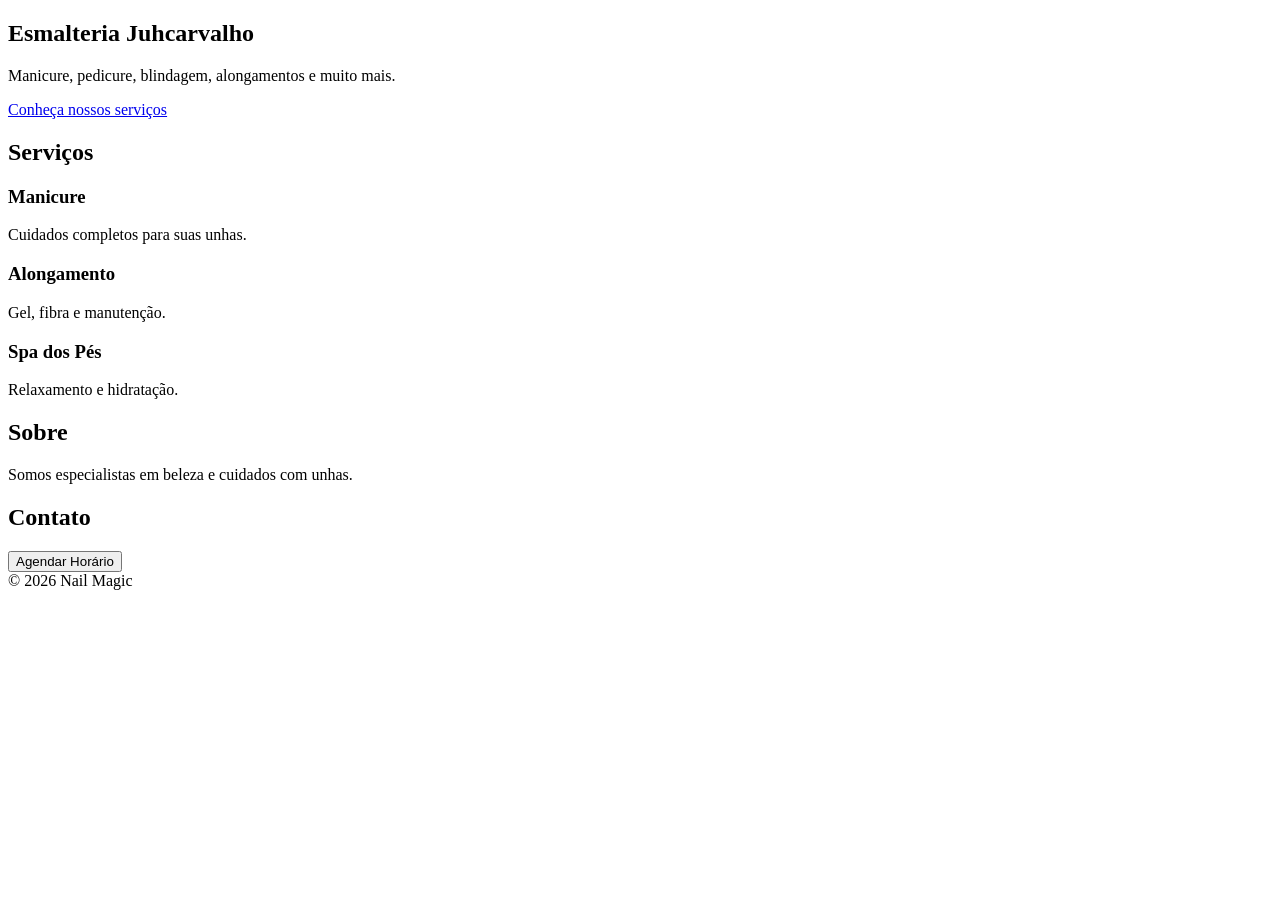
==== esmaltaria.html @ 0e0afc5a "Esmalteria Juh Carvalho" ====
<!DOCTYPE html>
<html lang="pt-BR">
<head>
<meta charset="UTF-8">
<meta name="viewport" content="width=device-width, initial-scale=1.0">
<title>Nail Magic</title>

<link rel="stylesheet" href="/proj.css">

<link
href="https://fonts.googleapis.com/css2?family=Poppins:wght@300;400;600;700&display=swap"
rel="stylesheet">

</head>
<body>



<section class="hero" id="inicio">

<div class="hero-content">

<h1>Esmalteria Juhcarvalho</h1>

<p>
Manicure, pedicure, blindagem, alongamentos e muito mais.
</p>

<a href="#servicos" class="btn">
Conheça nossos serviços
</a>

</div>

</section>

<section id="servicos">

<h2>Serviços</h2>

<div class="cards">

<div class="card">

<h3>Manicure</h3>

<p>Cuidados completos para suas unhas.</p>

</div>

<div class="card">

<h3>Alongamento</h3>

<p>Gel, fibra e manutenção.</p>

</div>

<div class="card">

<h3>Spa dos Pés</h3>

<p>Relaxamento e hidratação.</p>

</div>

</div>

</section>

<section id="sobre">

<h2>Sobre</h2>

<p>
Somos especialistas em beleza e cuidados com unhas.
</p>

</section>

<section id="contato">

<h2>Contato</h2>

<button>
Agendar Horário
</button>

</section>

<footer>

© 2026 Nail Magic

</footer>

<script src="js/script.js"></script>

</body>
</html>
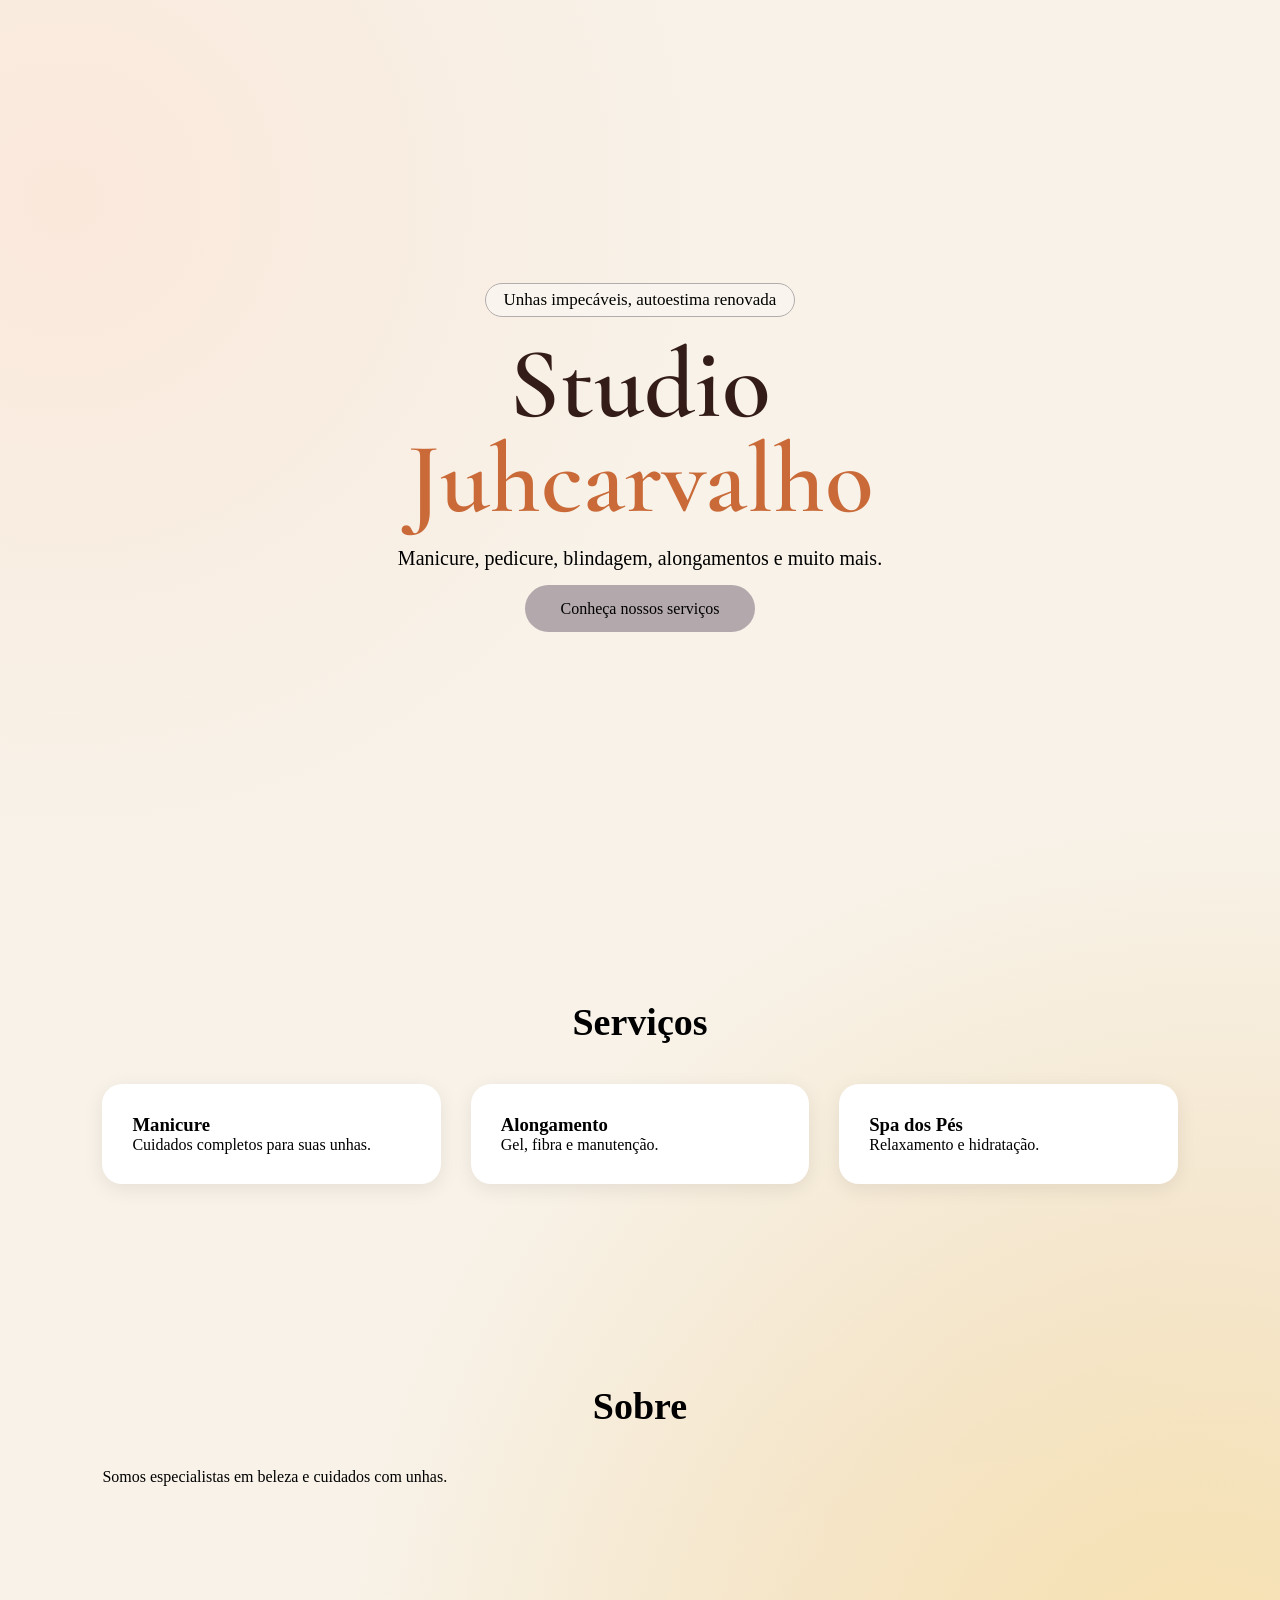
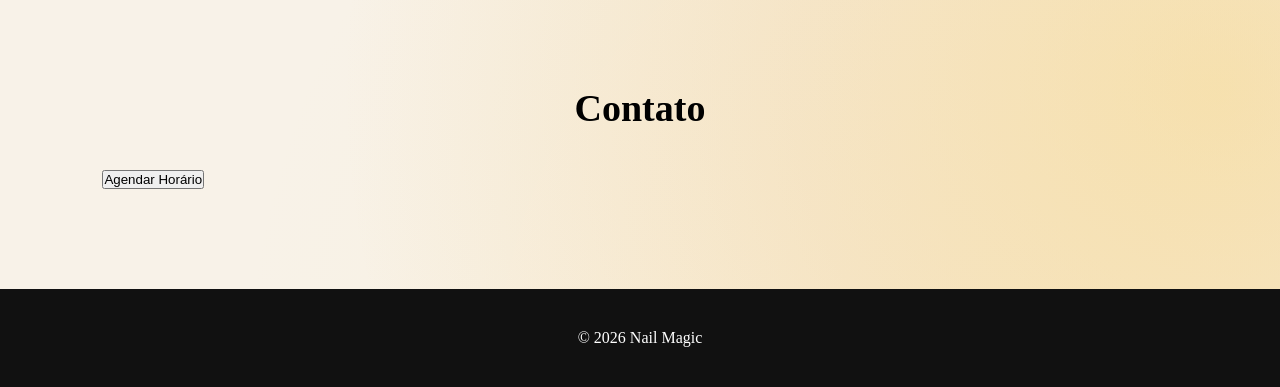
==== commit eb49e35f: "novos adicionais" ====
--- a/esmaltaria.html
+++ b/esmaltaria.html
@@ -5,11 +5,14 @@
 <meta name="viewport" content="width=device-width, initial-scale=1.0">
 <title>Nail Magic</title>
 
-<link rel="stylesheet" href="/proj.css">
+<link rel="stylesheet" href="/esmalteria.css">
 
 <link
 href="https://fonts.googleapis.com/css2?family=Poppins:wght@300;400;600;700&display=swap"
 rel="stylesheet">
+<link rel="preconnect" href="https://fonts.googleapis.com">
+<link rel="preconnect" href="https://fonts.gstatic.com" crossorigin>
+<link href="https://fonts.googleapis.com/css2?family=Cormorant+Garamond:wght@500;600;700&display=swap" rel="stylesheet">
 
 </head>
 <body>
@@ -17,10 +20,14 @@
 
 
 <section class="hero" id="inicio">
+<div class="subtitulo">Unhas impecáveis, autoestima renovada
 
+</div>
 <div class="hero-content">
 
-<h1>Esmalteria Juhcarvalho</h1>
+<h1 class="titulo">
+    <span class="escuro">Studio</span> <br> 
+    <span class="laranja">Juhcarvalho</span></h1>
 
 <p>
 Manicure, pedicure, blindagem, alongamentos e muito mais.
--- a/esmalteria.css
+++ b/esmalteria.css
@@ -0,0 +1,225 @@
+*{
+margin:0;
+padding:0;
+box-sizing:border-box;
+}
+
+body{
+
+background:
+radial-gradient(circle at 5% 10%,
+    rgba(255, 214, 194, 0.35) 0%,
+    transparent 30%),
+
+radial-gradient(circle at 95% 85%,
+    rgba(242, 198, 92, 0.38) 0%,
+    rgba(230, 174, 73, 0.18) 20%,
+    transparent 42%),
+
+radial-gradient(circle at 80% 100%,
+    rgba(255, 230, 170, 0.22) 0%,
+    transparent 35%),
+
+#f8f2e8;
+
+}
+
+.subtitulo{
+    display: inline-block;
+    background-color: oklch(97% .01 80); /* cor de fundo */
+    color: oklch(0% 0 0);
+    padding: 6px 18px;
+    border-radius: 20px;
+    font-size: 17px;
+    margin-bottom: 20px;
+    font-weight: 500;
+   border: solid 1px #b3acac ;
+
+}
+
+header{
+
+position:fixed;
+top:0;
+width:100%;
+padding:20px 8%;
+
+display:flex;
+justify-content:space-between;
+align-items:center;
+
+background:rgb(255, 255, 255);
+
+box-shadow:0 3px 12px rgba(0,0,0,.08);
+
+}
+
+.logo{
+
+font-size:24px;
+font-weight:700;
+
+color:#c2185b;
+
+}
+
+nav{
+
+display:flex;
+gap:25px;
+
+}
+
+nav a{
+
+text-decoration:none;
+color:#555;
+font-weight:500;
+
+transition:.3s;
+
+}
+
+nav a:hover{
+
+color:#c2185b;
+
+}
+
+.hero{
+
+height:100vh;
+
+display: flex;
+    flex-direction: column;
+    align-items: center;
+    justify-content: center;
+    text-align: center;
+   
+
+
+}
+.titulo{
+    font-family: "Cormorant Garamond", serif;
+    font-size: 100%;
+    font-weight: 600;
+    line-height: 0.95;
+    text-align: center;
+    margin: 0;
+}
+.escuro{
+    color: #341C18;
+    font-size: 100px;
+}
+.laranja{
+    color: #C96A38;
+    font-size: 100px;
+}
+
+/* #background:
+radial-gradient(circle at 5% 10%,
+    rgba(255, 214, 194, 0.35) 0%,
+    transparent 30%),
+
+radial-gradient(circle at 95% 85%,
+    rgba(242, 198, 92, 0.38) 0%,
+    rgba(230, 174, 73, 0.18) 20%,
+    transparent 42%),
+
+radial-gradient(circle at 80% 100%,
+    rgba(255, 230, 170, 0.22) 0%,
+    transparent 35%),
+
+#f8f2e8; */
+.hero h1{
+
+font-size:60px;
+margin-bottom:20px;
+
+}
+
+.hero p{
+
+font-size:20px;
+
+margin-bottom:30px;
+
+}
+
+.btn{
+
+padding:15px 35px;
+
+background:#b3a8ac;
+
+color:rgb(0, 0, 0);
+
+border-radius:30px;
+
+text-decoration:none;
+
+transition:.3s;
+
+}
+
+.btn:hover{
+
+background:#8e1243;
+
+}
+
+section{
+
+padding:100px 8%;
+
+}
+
+h2{
+
+font-size:38px;
+margin-bottom:40px;
+text-align:center;
+
+}
+
+.cards{
+
+display:grid;
+
+grid-template-columns:repeat(auto-fit,minmax(250px,1fr));
+
+gap:30px;
+
+}
+
+.card{
+
+padding:30px;
+
+border-radius:20px;
+
+background:white;
+
+box-shadow:0 5px 20px rgba(0,0,0,.08);
+
+transition:.3s;
+
+}
+
+.card:hover{
+
+transform:translateY(-8px);
+
+}
+
+footer{
+
+padding:40px;
+
+text-align:center;
+
+background:#111;
+
+color:white;
+
+}
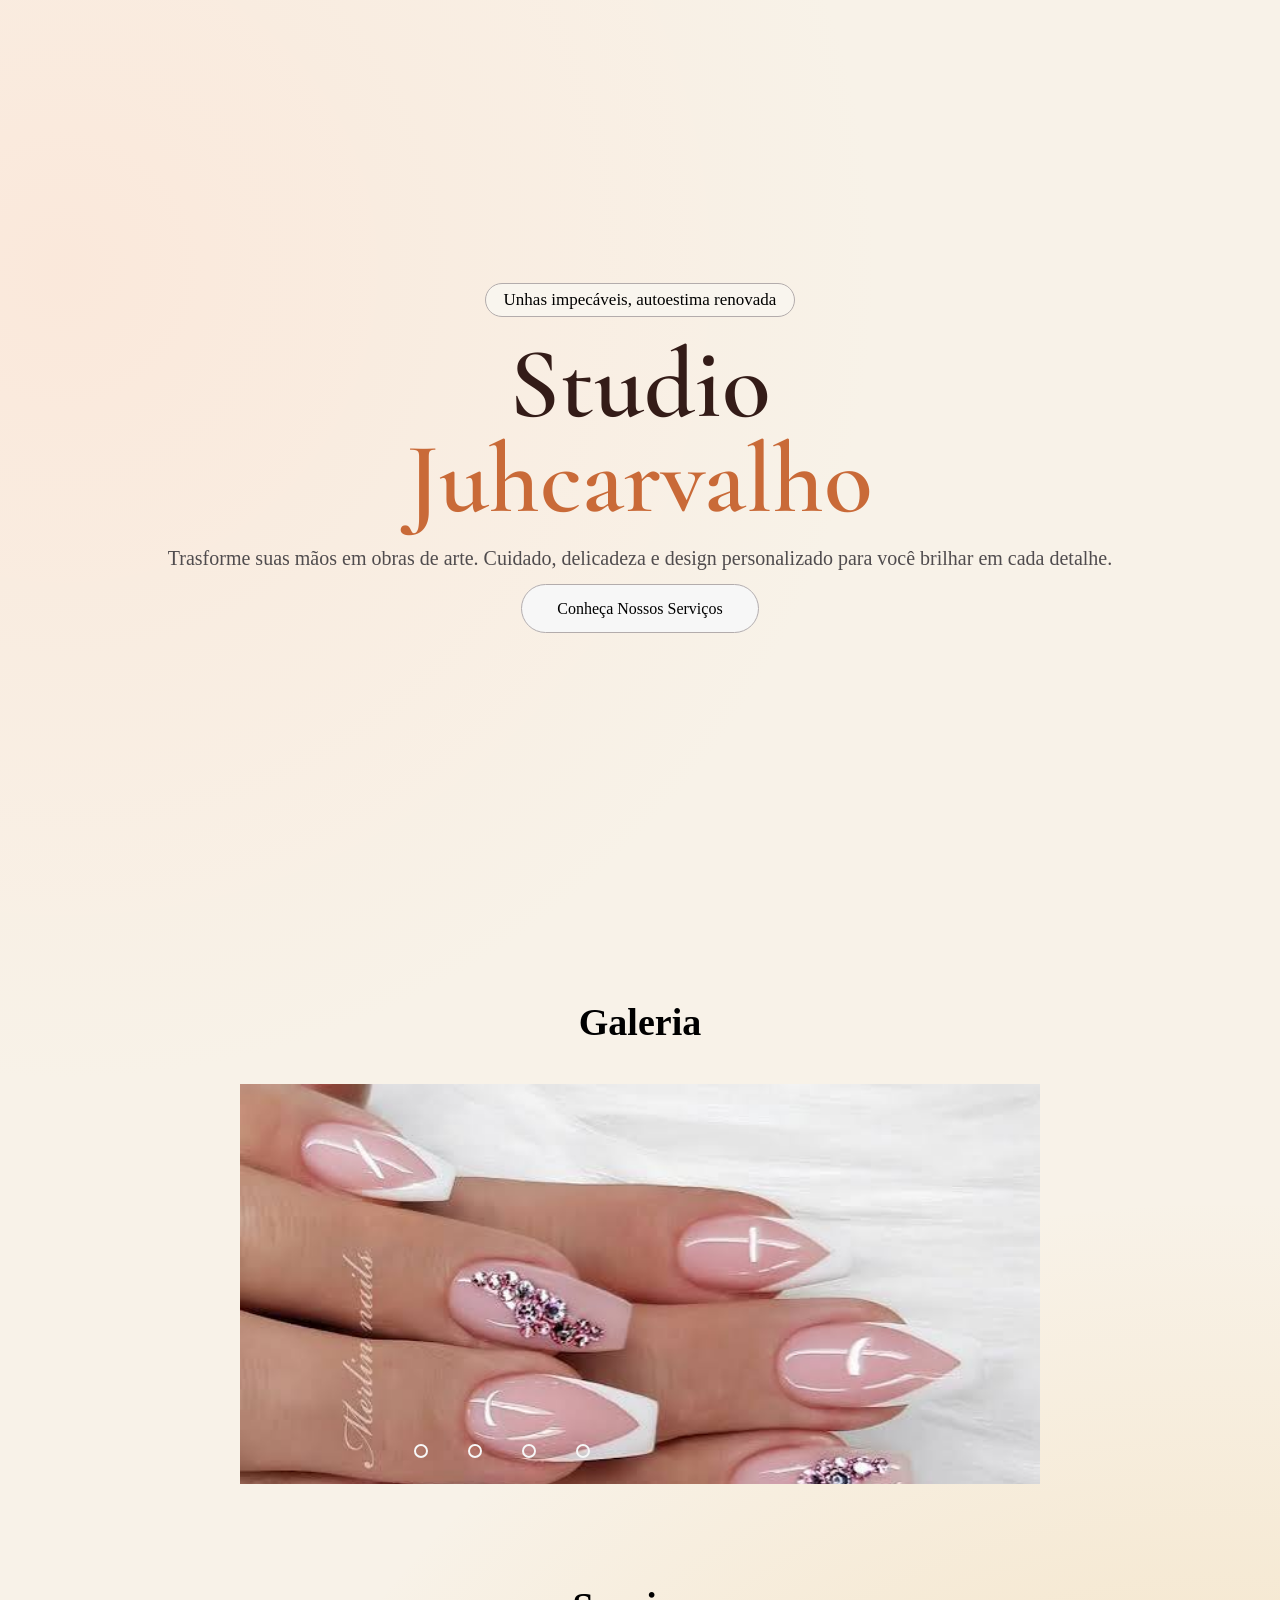
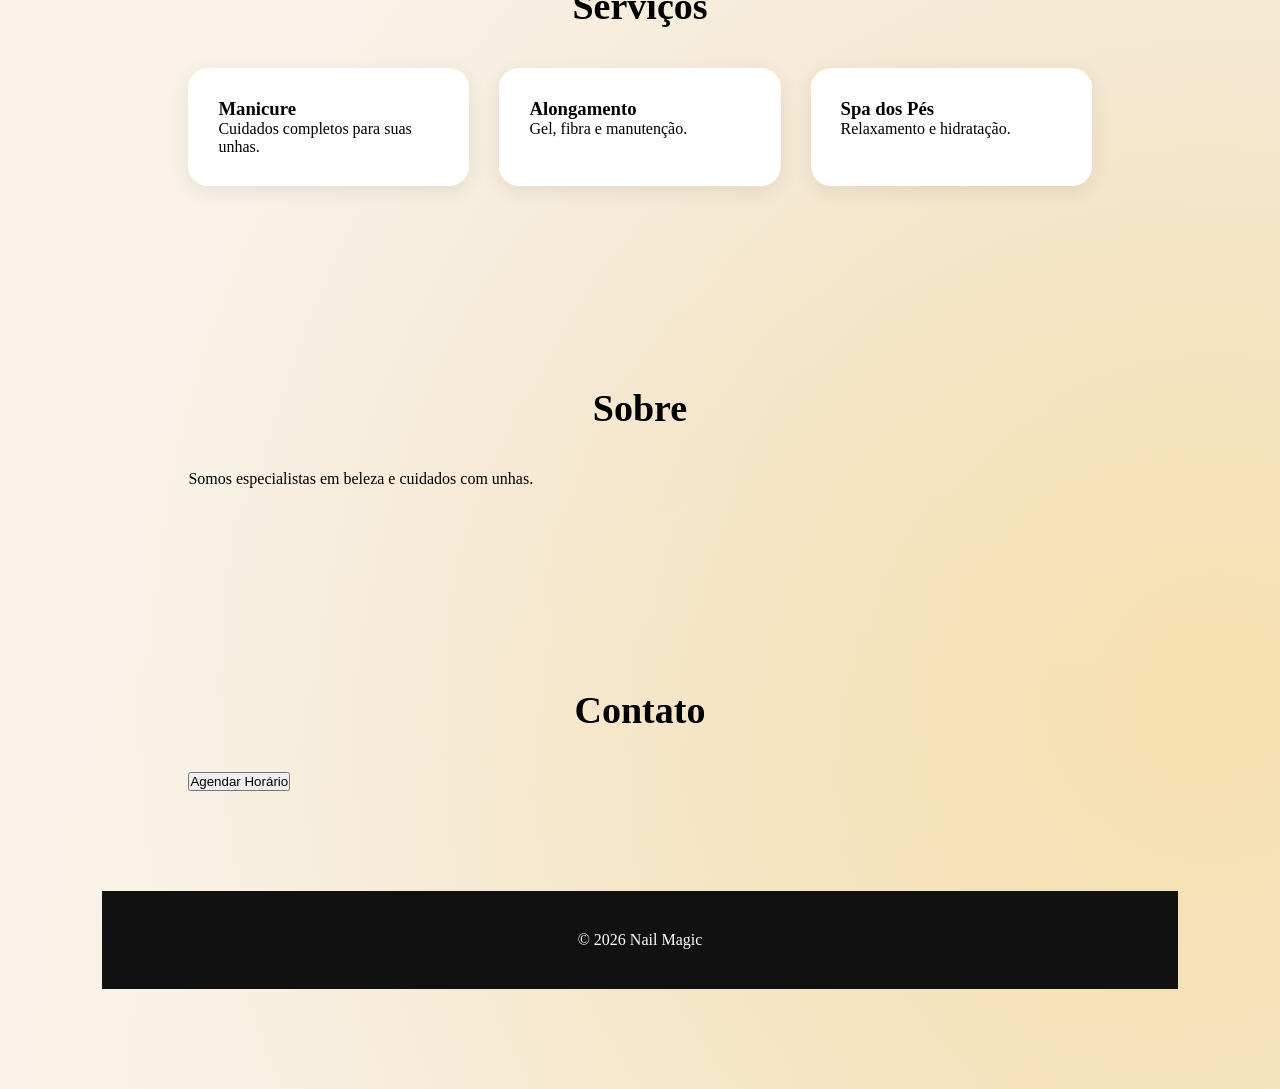
==== commit 1c114cbf: "carrocel" ====
--- a/esmaltaria.html
+++ b/esmaltaria.html
@@ -1,107 +1,155 @@
 <!DOCTYPE html>
 <html lang="pt-BR">
+
 <head>
-<meta charset="UTF-8">
-<meta name="viewport" content="width=device-width, initial-scale=1.0">
-<title>Nail Magic</title>
+    <meta charset="UTF-8">
+    <meta name="viewport" content="width=device-width, initial-scale=1.0">
+    <title>Nail Magic</title>
 
-<link rel="stylesheet" href="/esmalteria.css">
+    <link rel="stylesheet" href="/esmalteria.css">
 
-<link
-href="https://fonts.googleapis.com/css2?family=Poppins:wght@300;400;600;700&display=swap"
-rel="stylesheet">
-<link rel="preconnect" href="https://fonts.googleapis.com">
-<link rel="preconnect" href="https://fonts.gstatic.com" crossorigin>
-<link href="https://fonts.googleapis.com/css2?family=Cormorant+Garamond:wght@500;600;700&display=swap" rel="stylesheet">
+    <link href="https://fonts.googleapis.com/css2?family=Poppins:wght@300;400;600;700&display=swap" rel="stylesheet">
+    <link rel="preconnect" href="https://fonts.googleapis.com">
+    <link rel="preconnect" href="https://fonts.gstatic.com" crossorigin>
+    <link href="https://fonts.googleapis.com/css2?family=Cormorant+Garamond:wght@500;600;700&display=swap"
+        rel="stylesheet">
 
 </head>
+
 <body>
 
 
 
-<section class="hero" id="inicio">
-<div class="subtitulo">Unhas impecáveis, autoestima renovada
+    <section class="hero" id="inicio">
+        <div class="subtitulo">Unhas impecáveis, autoestima renovada
 
-</div>
-<div class="hero-content">
+        </div>
+        <div class="hero-content">
 
-<h1 class="titulo">
-    <span class="escuro">Studio</span> <br> 
-    <span class="laranja">Juhcarvalho</span></h1>
+            <h1 class="titulo">
+                <span class="escuro">Studio</span> <br>
+                <span class="laranja">Juhcarvalho</span>
+            </h1>
 
-<p>
-Manicure, pedicure, blindagem, alongamentos e muito mais.
-</p>
+            <p class="color_p">
+                Trasforme suas mãos em obras de arte. Cuidado, delicadeza e design personalizado para você brilhar em
+                cada detalhe.
+            </p>
 
-<a href="#servicos" class="btn">
-Conheça nossos serviços
-</a>
+            <a href="#servicos" class="btn">
+                Conheça nossos serviços
+            </a>
 
-</div>
+        </div>
 
-</section>
+    </section>
 
-<section id="servicos">
+    <section id="galeria">
 
-<h2>Serviços</h2>
+        <h2>Galeria</h2>
 
-<div class="cards">
+        <div class="slider">
 
-<div class="card">
+            <div class="slides">
+                <input type="radio" name="radio-btn" id="radio 1">
+                <input type="radio" name="radio-btn" id="radio 2">
+                <input type="radio" name="radio-btn" id="radio 3">
+                <input type="radio" name="radio-btn" id="radio 4">
+                <div class="slide first">
+                    <img src="img/images.jpeg" alt="imagem 1">
+                </div>
 
-<h3>Manicure</h3>
+                <div class="slide">
+                    <img src="img/images.jpeg" alt="imagem 1">
+                </div>
 
-<p>Cuidados completos para suas unhas.</p>
+                <div class="slide ">
+                    <img src="img/images.jpeg" alt="imagem 1">
+                </div>
 
-</div>
+                <div class="slide">
+                    <img src="img/images.jpeg" alt="imagem 1">
+                </div>
 
-<div class="card">
+            </div>
 
-<h3>Alongamento</h3>
+        </div>
+        <div class="navigation-auto">
+            <div class="auto-btn1"></div>
+            <div class="auto-btn2"></div>
+            <div class="auto-btn3"></div>
+            <div class="auto-btn4"></div>
+        </div>
 
-<p>Gel, fibra e manutenção.</p>
+        <div class="manual-navigation">
+            <label for="radio1" class="manual-btn"></label>
+            <label for="radio2" class="manual-btn"></label>
+            <label for="radio3" class="manual-btn"></label>
+            <label for="radio4" class="manual-btn"></label>
+        </div>
 
-</div>
+        <section id="servicos">
 
-<div class="card">
+            <h2>Serviços</h2>
 
-<h3>Spa dos Pés</h3>
+            <div class="cards">
 
-<p>Relaxamento e hidratação.</p>
+                <div class="card">
 
-</div>
+                    <h3>Manicure</h3>
 
-</div>
+                    <p>Cuidados completos para suas unhas.</p>
 
-</section>
+                </div>
 
-<section id="sobre">
+                <div class="card">
 
-<h2>Sobre</h2>
+                    <h3>Alongamento</h3>
 
-<p>
-Somos especialistas em beleza e cuidados com unhas.
-</p>
+                    <p>Gel, fibra e manutenção.</p>
 
-</section>
+                </div>
 
-<section id="contato">
+                <div class="card">
 
-<h2>Contato</h2>
+                    <h3>Spa dos Pés</h3>
 
-<button>
-Agendar Horário
-</button>
+                    <p>Relaxamento e hidratação.</p>
 
-</section>
+                </div>
 
-<footer>
+            </div>
 
-© 2026 Nail Magic
+        </section>
 
-</footer>
+        <section id="sobre">
 
-<script src="js/script.js"></script>
+            <h2>Sobre</h2>
+
+            <p>
+                Somos especialistas em beleza e cuidados com unhas.
+            </p>
+
+        </section>
+
+        <section id="contato">
+
+            <h2>Contato</h2>
+
+            <button>
+                Agendar Horário
+            </button>
+
+        </section>
+
+        <footer>
+
+            © 2026 Nail Magic
+
+        </footer>
+
+        <script src="/esmalteria.js"></script>
 
 </body>
+
 </html>
--- a/esmalteria.css
+++ b/esmalteria.css
@@ -1,105 +1,111 @@
-*{
-margin:0;
-padding:0;
-box-sizing:border-box;
-}
-
-body{
-
-background:
-radial-gradient(circle at 5% 10%,
-    rgba(255, 214, 194, 0.35) 0%,
-    transparent 30%),
-
-radial-gradient(circle at 95% 85%,
-    rgba(242, 198, 92, 0.38) 0%,
-    rgba(230, 174, 73, 0.18) 20%,
-    transparent 42%),
-
-radial-gradient(circle at 80% 100%,
-    rgba(255, 230, 170, 0.22) 0%,
-    transparent 35%),
-
-#f8f2e8;
-
-}
-
-.subtitulo{
+* {
+    margin: 0;
+    padding: 0;
+    box-sizing: border-box;
+}
+
+html {
+    scroll-behavior: smooth;
+}
+
+body {
+
+    background:
+        radial-gradient(circle at 5% 10%,
+            rgba(255, 214, 194, 0.35) 0%,
+            transparent 30%),
+
+        radial-gradient(circle at 95% 85%,
+            rgba(242, 198, 92, 0.38) 0%,
+            rgba(230, 174, 73, 0.18) 20%,
+            transparent 42%),
+
+        radial-gradient(circle at 80% 100%,
+            rgba(255, 230, 170, 0.22) 0%,
+            transparent 35%),
+
+        #f8f2e8;
+
+}
+
+.subtitulo {
     display: inline-block;
-    background-color: oklch(97% .01 80); /* cor de fundo */
+    background-color: oklch(97% .01 80);
+    /* cor de fundo */
     color: oklch(0% 0 0);
     padding: 6px 18px;
     border-radius: 20px;
     font-size: 17px;
     margin-bottom: 20px;
     font-weight: 500;
-   border: solid 1px #b3acac ;
-
-}
-
-header{
-
-position:fixed;
-top:0;
-width:100%;
-padding:20px 8%;
-
-display:flex;
-justify-content:space-between;
-align-items:center;
-
-background:rgb(255, 255, 255);
-
-box-shadow:0 3px 12px rgba(0,0,0,.08);
-
-}
-
-.logo{
-
-font-size:24px;
-font-weight:700;
-
-color:#c2185b;
-
-}
-
-nav{
-
-display:flex;
-gap:25px;
-
-}
-
-nav a{
-
-text-decoration:none;
-color:#555;
-font-weight:500;
-
-transition:.3s;
-
-}
-
-nav a:hover{
-
-color:#c2185b;
-
-}
-
-.hero{
-
-height:100vh;
-
-display: flex;
+    border: solid 1px #b3acac;
+
+}
+
+header {
+
+    position: fixed;
+    top: 0;
+    width: 100%;
+    padding: 20px 8%;
+
+    display: flex;
+    justify-content: space-between;
+    align-items: center;
+
+    background: rgb(255, 255, 255);
+
+    box-shadow: 0 3px 12px rgba(0, 0, 0, .08);
+
+}
+
+.logo {
+
+    font-size: 24px;
+    font-weight: 700;
+
+    color: #c2185b;
+
+}
+
+nav {
+
+    display: flex;
+    gap: 25px;
+
+}
+
+nav a {
+
+    text-decoration: none;
+    color: #555;
+    font-weight: 500;
+
+    transition: .3s;
+
+}
+
+nav a:hover {
+
+    color: #c2185b;
+
+}
+
+.hero {
+
+    height: 100vh;
+
+    display: flex;
     flex-direction: column;
     align-items: center;
     justify-content: center;
     text-align: center;
-   
-
-
-}
-.titulo{
+
+
+
+}
+
+.titulo {
     font-family: "Cormorant Garamond", serif;
     font-size: 100%;
     font-weight: 600;
@@ -107,11 +113,13 @@
     text-align: center;
     margin: 0;
 }
-.escuro{
+
+.escuro {
     color: #341C18;
     font-size: 100px;
 }
-.laranja{
+
+.laranja {
     color: #C96A38;
     font-size: 100px;
 }
@@ -131,95 +139,165 @@
     transparent 35%),
 
 #f8f2e8; */
-.hero h1{
-
-font-size:60px;
-margin-bottom:20px;
-
-}
-
-.hero p{
-
-font-size:20px;
-
-margin-bottom:30px;
-
-}
-
-.btn{
-
-padding:15px 35px;
-
-background:#b3a8ac;
-
-color:rgb(0, 0, 0);
-
-border-radius:30px;
-
-text-decoration:none;
-
-transition:.3s;
-
-}
-
-.btn:hover{
-
-background:#8e1243;
-
-}
-
-section{
-
-padding:100px 8%;
-
-}
-
-h2{
-
-font-size:38px;
-margin-bottom:40px;
-text-align:center;
-
-}
-
-.cards{
-
-display:grid;
-
-grid-template-columns:repeat(auto-fit,minmax(250px,1fr));
-
-gap:30px;
-
-}
-
-.card{
-
-padding:30px;
-
-border-radius:20px;
-
-background:white;
-
-box-shadow:0 5px 20px rgba(0,0,0,.08);
-
-transition:.3s;
-
-}
-
-.card:hover{
-
-transform:translateY(-8px);
-
-}
-
-footer{
-
-padding:40px;
-
-text-align:center;
-
-background:#111;
-
-color:white;
-
-}+.hero h1 {
+
+    font-size: 60px;
+    margin-bottom: 20px;
+
+}
+
+.hero p {
+
+    font-size: 20px;
+
+    margin-bottom: 30px;
+
+}
+
+.btn {
+
+    padding: 15px 35px;
+    background: #f7f7f7;
+    color: #000;
+    border-radius: 30px;
+    text-decoration: none;
+    text-transform: capitalize;
+    border: 1px solid #b3acac;
+
+    transition: background-color .4s ease,
+        transform .3s ease,
+        box-shadow .3s ease;
+
+}
+
+.color_p {
+    color: #504c4e;
+}
+
+.btn:hover {
+
+    background: #bdbdbd;
+    transform: translateY(-3px);
+    box-shadow: 0 8px 20px rgba(0, 0, 0, .15);
+
+}
+
+section {
+
+    padding: 100px 8%;
+
+}
+
+h2 {
+
+    font-size: 38px;
+    margin-bottom: 40px;
+    text-align: center;
+
+}
+
+.cards {
+
+    display: grid;
+
+    grid-template-columns: repeat(auto-fit, minmax(250px, 1fr));
+
+    gap: 30px;
+
+}
+
+.card {
+
+    padding: 30px;
+
+    border-radius: 20px;
+
+    background: white;
+
+    box-shadow: 0 5px 20px rgba(0, 0, 0, .08);
+
+    transition: .3s;
+
+}
+
+.card:hover {
+
+    transform: translateY(-8px);
+
+}
+
+footer {
+
+    padding: 40px;
+
+    text-align: center;
+
+    background: #111;
+
+    color: white;
+
+}
+.slider{
+    margin: 0 auto;
+    width: 800px;
+    height: 400px;
+    overflow: hidden;
+}
+
+.slides{
+    width: 400%;
+    height: 400px;
+    display: flex;
+}
+
+.slides input{
+    display: none;
+}
+
+.slide{
+    width: 25%;
+    position: relative;
+}
+
+.slide img{
+    width: 800px;
+}
+
+.manual-navigation{
+    position: absolute;
+    width: 800px;
+    margin-top: -40px;
+    display: flex;
+    justify-content: center;
+}
+
+.manual-btn{
+    border: 2px solid #f7f7f7;
+    padding: 5px;
+    border-radius: 10px;
+    cursor: pointer;
+    transition: 1s;
+
+}
+
+.manual-btn:not(:last-child){
+    margin-right: 40px;
+}
+
+.manual-btn:hover{
+    background-color: #f7f7f7;
+}
+/* .glide{
+    width:80%;
+    margin:auto;
+}
+
+.glide__slide img{
+
+    width:100%;
+    height:500px;
+
+    object-fit:cover;
+
+    border-radius:20px;
+} */
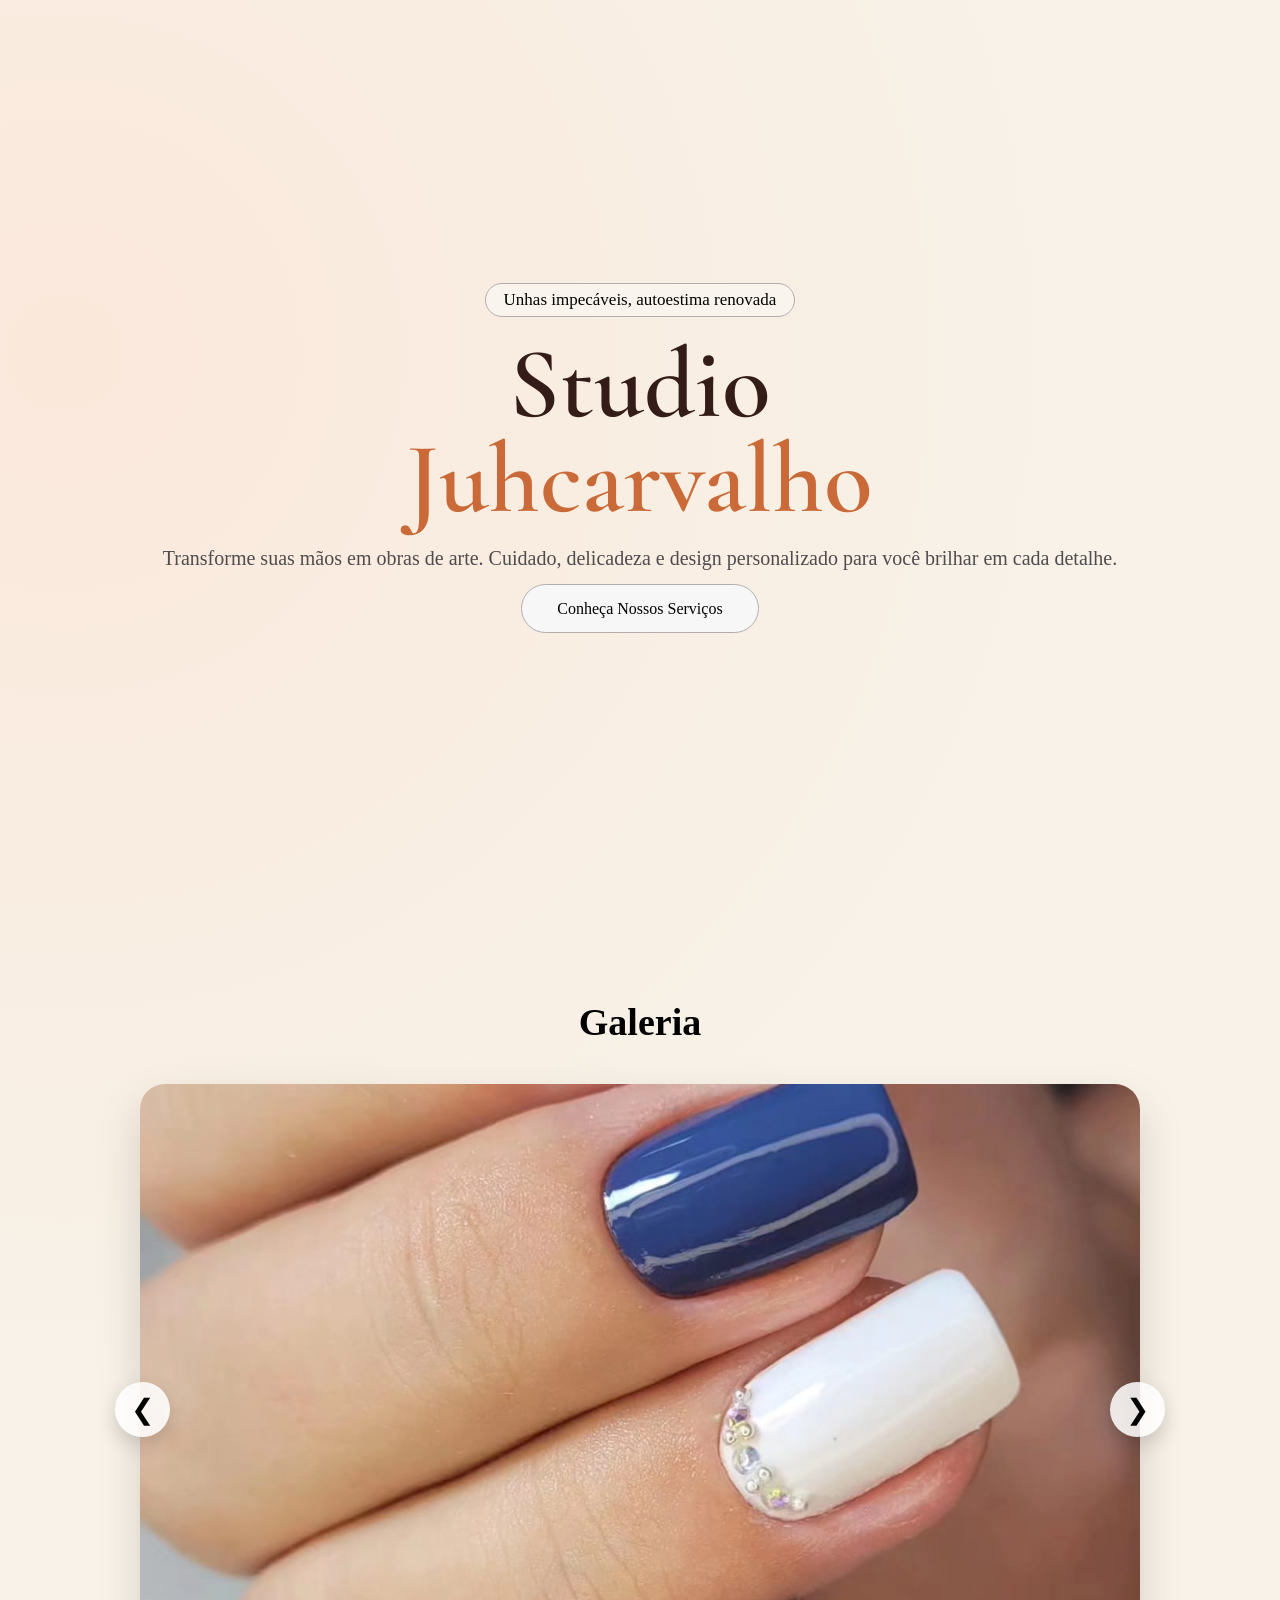
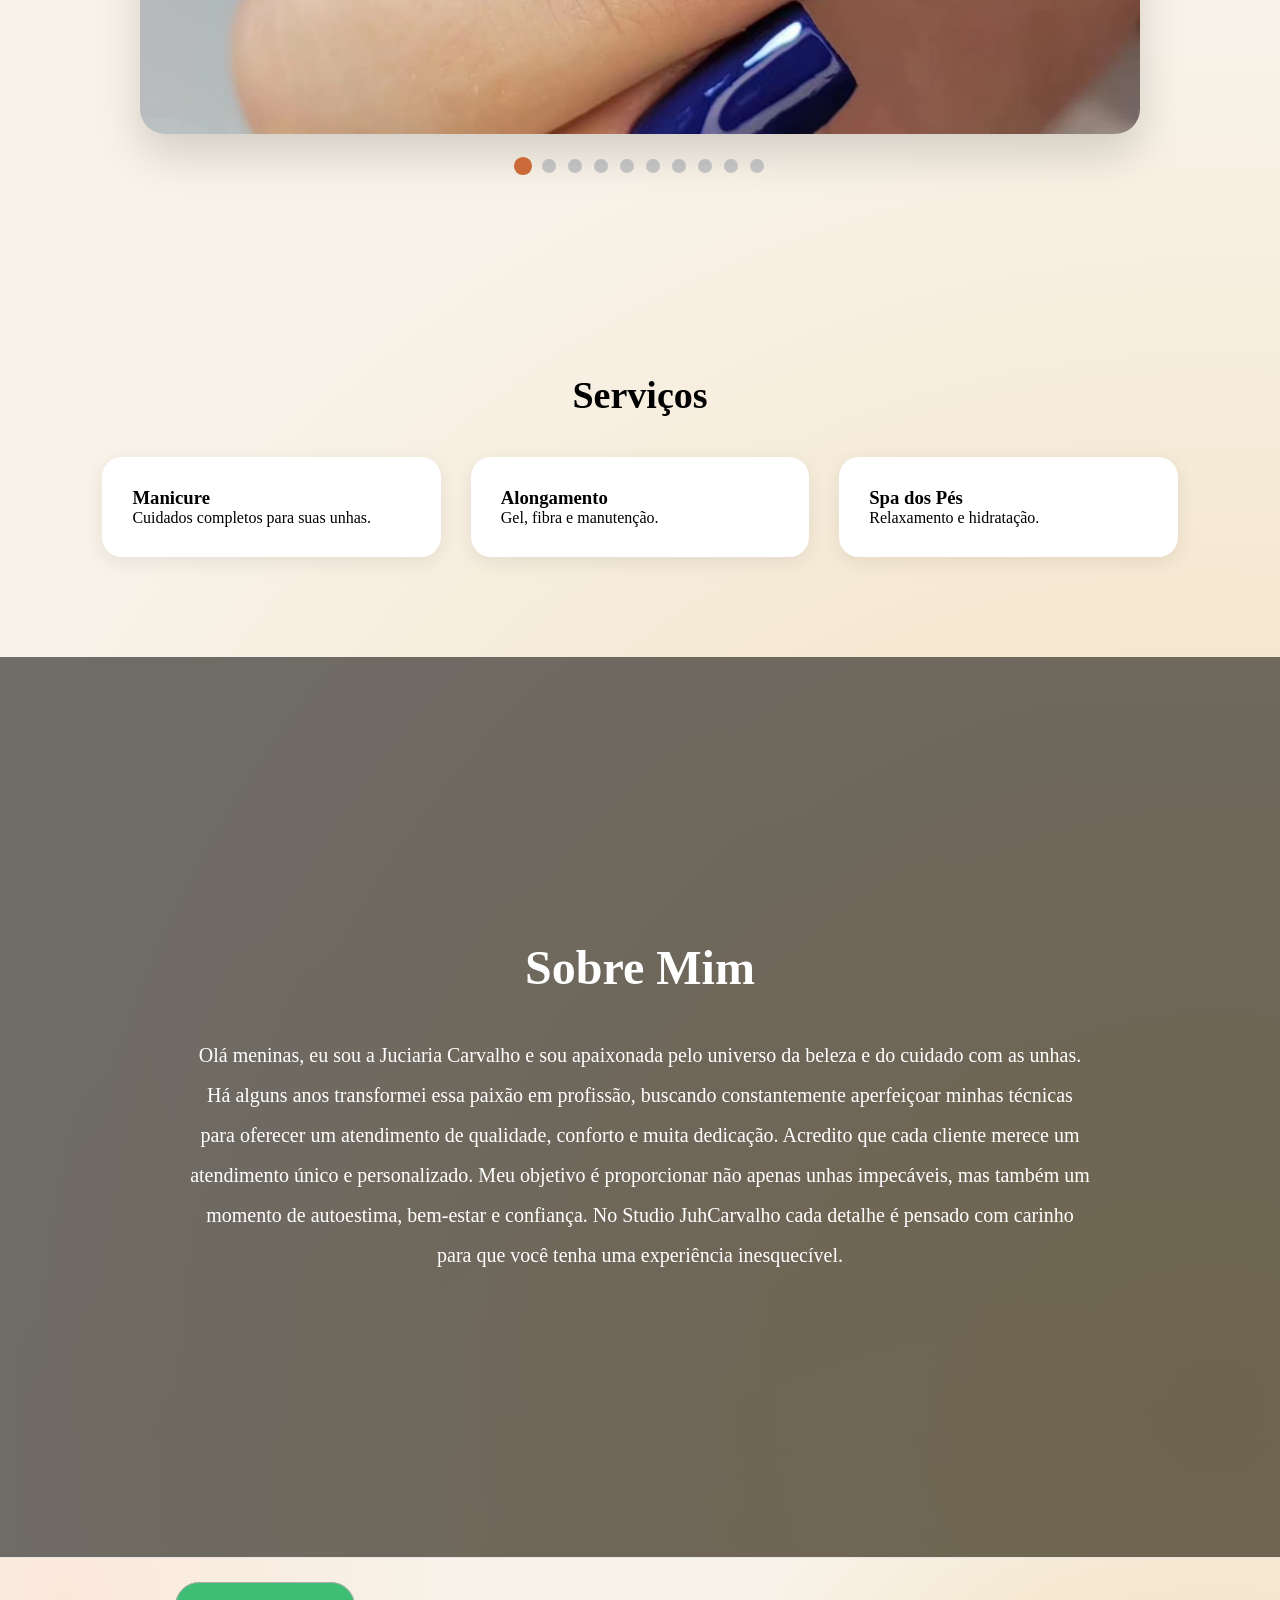
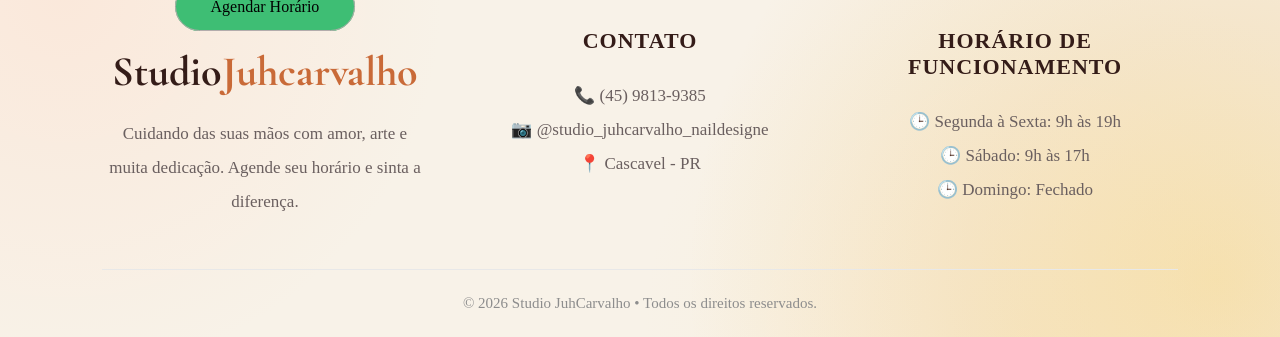
==== commit 11e68389: "novas implementacoes" ====
--- a/esmaltaria.html
+++ b/esmaltaria.html
@@ -6,34 +6,36 @@
     <meta name="viewport" content="width=device-width, initial-scale=1.0">
     <title>Nail Magic</title>
 
-    <link rel="stylesheet" href="/esmalteria.css">
-
-    <link href="https://fonts.googleapis.com/css2?family=Poppins:wght@300;400;600;700&display=swap" rel="stylesheet">
+    <link rel="stylesheet" href="esmalteria.css">
+
     <link rel="preconnect" href="https://fonts.googleapis.com">
     <link rel="preconnect" href="https://fonts.gstatic.com" crossorigin>
+
+    <link href="https://fonts.googleapis.com/css2?family=Poppins:wght@300;400;600;700&display=swap"
+        rel="stylesheet">
+
     <link href="https://fonts.googleapis.com/css2?family=Cormorant+Garamond:wght@500;600;700&display=swap"
         rel="stylesheet">
-
 </head>
 
 <body>
 
-
-
     <section class="hero" id="inicio">
-        <div class="subtitulo">Unhas impecáveis, autoestima renovada
-
-        </div>
+
+        <div class="subtitulo">
+            Unhas impecáveis, autoestima renovada
+        </div>
+
         <div class="hero-content">
 
             <h1 class="titulo">
-                <span class="escuro">Studio</span> <br>
+                <span class="escuro">Studio</span><br>
                 <span class="laranja">Juhcarvalho</span>
             </h1>
 
             <p class="color_p">
-                Trasforme suas mãos em obras de arte. Cuidado, delicadeza e design personalizado para você brilhar em
-                cada detalhe.
+                Transforme suas mãos em obras de arte.
+                Cuidado, delicadeza e design personalizado para você brilhar em cada detalhe.
             </p>
 
             <a href="#servicos" class="btn">
@@ -44,111 +46,188 @@
 
     </section>
 
-    <section id="galeria">
-
-        <h2>Galeria</h2>
-
-        <div class="slider">
-
-            <div class="slides">
-                <input type="radio" name="radio-btn" id="radio 1">
-                <input type="radio" name="radio-btn" id="radio 2">
-                <input type="radio" name="radio-btn" id="radio 3">
-                <input type="radio" name="radio-btn" id="radio 4">
-                <div class="slide first">
-                    <img src="img/images.jpeg" alt="imagem 1">
-                </div>
-
-                <div class="slide">
-                    <img src="img/images.jpeg" alt="imagem 1">
-                </div>
-
-                <div class="slide ">
-                    <img src="img/images.jpeg" alt="imagem 1">
-                </div>
-
-                <div class="slide">
-                    <img src="img/images.jpeg" alt="imagem 1">
-                </div>
-
-            </div>
-
-        </div>
-        <div class="navigation-auto">
-            <div class="auto-btn1"></div>
-            <div class="auto-btn2"></div>
-            <div class="auto-btn3"></div>
-            <div class="auto-btn4"></div>
-        </div>
-
-        <div class="manual-navigation">
-            <label for="radio1" class="manual-btn"></label>
-            <label for="radio2" class="manual-btn"></label>
-            <label for="radio3" class="manual-btn"></label>
-            <label for="radio4" class="manual-btn"></label>
-        </div>
-
-        <section id="servicos">
-
-            <h2>Serviços</h2>
-
-            <div class="cards">
-
-                <div class="card">
-
-                    <h3>Manicure</h3>
-
-                    <p>Cuidados completos para suas unhas.</p>
-
-                </div>
-
-                <div class="card">
-
-                    <h3>Alongamento</h3>
-
-                    <p>Gel, fibra e manutenção.</p>
-
-                </div>
-
-                <div class="card">
-
-                    <h3>Spa dos Pés</h3>
-
-                    <p>Relaxamento e hidratação.</p>
-
-                </div>
-
-            </div>
-
-        </section>
-
-        <section id="sobre">
-
-            <h2>Sobre</h2>
+    <!-- GALERIA -->
+
+   <section id="galeria">
+
+    <h2>Galeria</h2>
+
+    <div class="carousel">
+
+        <button class="carousel-btn prev">&#10094;</button>
+
+        <div class="carousel-container">
+
+            <div class="carousel-track">
+
+                <img src="img/img1.jpeg" alt="Unha 1">
+
+                <img src="img/img2.jpeg" alt="Unha 2">
+
+                <img src="img/img3.jpeg" alt="Unha 3">
+
+                <img src="img/img4.jpeg" alt="Unha 4">
+
+                <img src="img/img5.jpeg" alt="Unha 5">
+
+                <img src="img/img6.jpeg" alt="Unha 6">
+
+                <img src="img/img7.jpeg" alt="Unha 7">
+
+                <img src="img/img8.jpeg" alt="Unha 8">
+
+                <img src="img/img9.jpeg" alt="Unha 9">
+
+                <img src="img/img10.jpeg" alt="Unha 10">
+
+                
+            </div>
+
+        </div>
+
+        <button class="carousel-btn next">&#10095;</button>
+
+    </div>
+
+    <div class="carousel-dots"></div>
+
+</section>
+
+<!-- Lightbox -->
+
+<div class="lightbox">
+
+    <span class="close">&times;</span>
+
+    <img class="lightbox-img">
+
+</div>
+
+    <!-- SERVIÇOS -->
+
+    <section id="servicos">
+
+        <h2>Serviços</h2>
+
+        <div class="cards">
+
+            <div class="card">
+
+                <h3>Manicure</h3>
+
+                <p>
+                    Cuidados completos para suas unhas.
+                </p>
+
+            </div>
+
+            <div class="card">
+
+                <h3>Alongamento</h3>
+
+                <p>
+                    Gel, fibra e manutenção.
+                </p>
+
+            </div>
+
+            <div class="card">
+
+                <h3>Spa dos Pés</h3>
+
+                <p>
+                    Relaxamento e hidratação.
+                </p>
+
+            </div>
+
+        </div>
+
+    </section>
+
+    <!-- SOBRE -->
+
+   <section id="sobre">
+
+    <div class="sobre-overlay">
+
+        <div class="sobre-conteudo">
+
+            <h2>Sobre Mim</h2>
 
             <p>
-                Somos especialistas em beleza e cuidados com unhas.
+                Olá meninas, eu sou a Juciaria Carvalho e sou apaixonada pelo universo da beleza e do cuidado com as unhas. Há alguns anos transformei essa paixão em profissão, buscando constantemente aperfeiçoar minhas técnicas para oferecer um atendimento de qualidade, conforto e muita dedicação.
+
+                Acredito que cada cliente merece um atendimento único e personalizado. Meu objetivo é proporcionar não apenas unhas impecáveis, mas também um momento de autoestima, bem-estar e confiança.
+
+                No Studio JuhCarvalho cada detalhe é pensado com carinho para que você tenha uma experiência inesquecível.
             </p>
 
-        </section>
-
-        <section id="contato">
-
-            <h2>Contato</h2>
-
-            <button>
-                Agendar Horário
-            </button>
-
-        </section>
-
-        <footer>
-
-            © 2026 Nail Magic
-
-        </footer>
-
-        <script src="/esmalteria.js"></script>
+        </div>
+
+    </div>
+
+</section>
+
+    <!-- CONTATO -->
+
+    <footer class="footer">
+ 
+    <div class="footer-container">
+        
+
+        <div class="footer-col">
+
+            
+        <a href="https://wa.me/5545998139385" class="btn_agenda">
+            Agendar Horário
+</a>
+            <h2 class="span_rod">
+                Studio<span>Juhcarvalho</span>
+            </h2>
+
+            <p>
+                Cuidando das suas mãos com amor, arte e muita dedicação.
+                Agende seu horário e sinta a diferença.
+            </p>
+
+        </div>
+
+        <div class="footer-col">
+
+            <h3>CONTATO</h3>
+
+            <p>📞 (45) 9813-9385</p>
+
+            <p>📷 @studio_juhcarvalho_naildesigne</p>
+
+            <p>📍 Cascavel - PR</p>
+
+        </div>
+
+        <div class="footer-col">
+
+            <h3>HORÁRIO DE FUNCIONAMENTO</h3>
+
+            <p>🕒 Segunda à Sexta: 9h às 19h</p>
+
+            <p>🕒 Sábado: 9h às 17h</p>
+
+            <p>🕒 Domingo: Fechado</p>
+
+        </div>
+
+    </div>
+
+    <div class="footer-bottom">
+
+        © 2026 Studio JuhCarvalho • Todos os direitos reservados.
+
+    </div>
+
+</footer>
+
+    <script src="esmalteria.js"></script>
 
 </body>
 
--- a/esmalteria.css
+++ b/esmalteria.css
@@ -237,56 +237,284 @@
     color: white;
 
 }
-.slider{
-    margin: 0 auto;
-    width: 800px;
-    height: 400px;
+
+/*==================================================
+                    GALERIA
+==================================================*/
+
+#galeria {
+    padding: 100px 8%;
+}
+
+.carousel {
+
+    position: relative;
+
+    width: 100%;
+
+    max-width: 1000px;
+
+    margin: auto;
+
+    display: flex;
+
+    align-items: center;
+
+    justify-content: center;
+
+}
+
+.carousel-container {
+
+    width: 100%;
+
     overflow: hidden;
-}
-
-.slides{
-    width: 400%;
-    height: 400px;
-    display: flex;
-}
-
-.slides input{
+
+    border-radius: 25px;
+
+    box-shadow: 0 20px 45px rgba(0, 0, 0, .15);
+
+}
+
+.carousel-track {
+
+    display: flex;
+
+    transition: transform .6s ease;
+
+}
+
+.carousel-track img {
+
+    min-width: 100%;
+
+    height: 650px;
+
+    object-fit: cover;
+
+    object-position: center;
+
+    user-select: none;
+
+    cursor: pointer;
+
+}
+
+/*==========================
+        SETAS
+==========================*/
+
+.carousel-btn {
+
+    position: absolute;
+
+    width: 55px;
+
+    height: 55px;
+
+    border: none;
+
+    border-radius: 50%;
+
+    background: rgba(255, 255, 255, .85);
+
+    font-size: 28px;
+
+    cursor: pointer;
+
+    z-index: 10;
+
+    transition: .3s;
+
+    box-shadow: 0 8px 20px rgba(0, 0, 0, .15);
+
+}
+
+.carousel-btn:hover {
+
+    transform: scale(1.1);
+
+    background: white;
+
+}
+
+.prev {
+
+    left: -25px;
+
+}
+
+.next {
+
+    right: -25px;
+
+}
+
+/*==========================
+        BOLINHAS
+==========================*/
+
+.carousel-dots {
+
+    display: flex;
+
+    justify-content: center;
+
+    gap: 12px;
+
+    margin-top: 25px;
+
+}
+
+.dot {
+
+    width: 14px;
+
+    height: 14px;
+
+    border-radius: 50%;
+
+    background: #c8c8c8;
+
+    cursor: pointer;
+
+    transition: .3s;
+
+}
+
+.dot.active {
+
+    background: #C96A38;
+
+    transform: scale(1.3);
+
+}
+
+/*==========================
+        LIGHTBOX
+==========================*/
+
+.lightbox {
+
+    position: fixed;
+
+    top: 0;
+
+    left: 0;
+
+    width: 100%;
+
+    height: 100%;
+
+    background: rgba(0, 0, 0, .92);
+
     display: none;
-}
-
-.slide{
-    width: 25%;
-    position: relative;
-}
-
-.slide img{
-    width: 800px;
-}
-
-.manual-navigation{
+
+    justify-content: center;
+
+    align-items: center;
+
+    z-index: 99999;
+
+}
+
+.lightbox img {
+
+    max-width: 90%;
+
+    max-height: 90%;
+
+    border-radius: 20px;
+
+}
+
+.close {
+
     position: absolute;
-    width: 800px;
-    margin-top: -40px;
-    display: flex;
-    justify-content: center;
-}
-
-.manual-btn{
-    border: 2px solid #f7f7f7;
-    padding: 5px;
-    border-radius: 10px;
+
+    top: 30px;
+
+    right: 40px;
+
+    color: white;
+
+    font-size: 45px;
+
     cursor: pointer;
-    transition: 1s;
-
-}
-
-.manual-btn:not(:last-child){
-    margin-right: 40px;
-}
-
-.manual-btn:hover{
-    background-color: #f7f7f7;
-}
+
+}
+
+/*==========================
+      RESPONSIVO
+==========================*/
+
+@media(max-width:900px) {
+
+    .carousel-track img {
+
+        height: 420px;
+
+    }
+
+    .carousel-btn {
+
+        width: 45px;
+
+        height: 45px;
+
+        font-size: 22px;
+
+    }
+
+    .prev {
+
+        left: 10px;
+
+    }
+
+    .next {
+
+        right: 10px;
+
+    }
+
+}
+
+@media(max-width:600px) {
+
+    .carousel-track img {
+
+        height: 280px;
+
+    }
+
+}
+
+/* ===========================
+       RESPONSIVO
+=========================== */
+
+@media (max-width:900px) {
+
+    .slider {
+
+        width: 95%;
+        height: 320px;
+
+    }
+
+}
+
+@media (max-width:600px) {
+
+    .slider {
+
+        height: 220px;
+
+    }
+
+}
+
 /* .glide{
     width:80%;
     margin:auto;
@@ -300,4 +528,196 @@
     object-fit:cover;
 
     border-radius:20px;
-} */+} */
+
+
+/* ===========================
+        SOBRE MIM
+=========================== */
+
+#sobre {
+
+    padding: 0;
+
+    background-image: url("img/juh.jpeg");
+
+    background-size: cover;
+
+    background-position: center;
+
+    background-repeat: no-repeat;
+
+    background-attachment: fixed;
+}
+
+.sobre-overlay {
+
+    width: 100%;
+
+    min-height: 100vh;
+
+    background: rgba(0, 0, 0, .55);
+
+    display: flex;
+
+    justify-content: center;
+
+    align-items: center;
+
+    padding: 100px 8%;
+}
+
+.sobre-conteudo {
+
+    max-width: 900px;
+
+    color: white;
+
+    text-align: center;
+}
+
+.sobre-conteudo h2 {
+
+    font-size: 48px;
+
+    margin-bottom: 40px;
+
+    color: white;
+}
+
+.sobre-conteudo p {
+
+    font-size: 20px;
+
+    line-height: 2;
+
+    font-weight: 300;
+}
+
+
+/*==========================
+        RODAPÉ
+==========================*/
+
+.footer {
+
+    background:
+        radial-gradient(circle at 5% 10%,
+            rgba(255, 214, 194, 0.35) 0%,
+            transparent 30%),
+
+        radial-gradient(circle at 95% 85%,
+            rgba(242, 198, 92, 0.38) 0%,
+            rgba(230, 174, 73, 0.18) 20%,
+            transparent 42%),
+
+        radial-gradient(circle at 80% 100%,
+            rgba(255, 230, 170, 0.22) 0%,
+            transparent 35%),
+
+        #f8f2e8;
+
+    padding: 70px 8% 25px;
+
+    border-top: 1px solid #e6e6e6;
+}
+
+.footer-container {
+
+    display: flex;
+
+    justify-content: space-between;
+
+    flex-wrap: wrap;
+
+    gap: 50px;
+}
+
+.footer-col {
+
+    flex: 1;
+
+    min-width: 250px;
+}
+
+.footer-col h2 {
+
+    font-family: "Cormorant Garamond", serif;
+
+    font-size: 42px;
+
+    margin-bottom: 20px;
+
+    text-align: left;
+
+    color: #341C18;
+}
+
+.footer-col h2 span {
+
+    color: #C96A38;
+}
+
+.footer-col h3 {
+
+    font-size: 22px;
+
+    margin-bottom: 25px;
+
+    color: #341C18;
+
+    letter-spacing: 1px;
+}
+
+.footer-col p {
+
+    color: #6a5f5f;
+
+    font-size: 17px;
+
+    line-height: 2;
+}
+
+.footer-bottom {
+
+    margin-top: 50px;
+
+    padding-top: 25px;
+
+    border-top: 1px solid #e8e8e8;
+
+    text-align: center;
+
+    color: #8d8d8d;
+
+    font-size: 15px;
+}
+
+.btn_agenda {
+
+    padding: 15px 35px;
+    background: #3ebe74;
+    color: #000;
+    border-radius: 30px;
+    text-decoration: none;
+    text-transform: capitalize;
+    border: 1px solid #b3acac;
+    position: relative;
+    bottom: 30px;
+
+    transition: background-color .4s ease,
+        transform .3s ease,
+        box-shadow .3s ease;
+
+}
+
+.btn_agenda:hover {
+    background: #ebdde8;
+    transform: translateY(-3px);
+    box-shadow: 0 8px 20px rgba(0, 0, 0, .15);
+}
+
+.span_rod{
+    display: flex;
+    justify-content: center;
+}
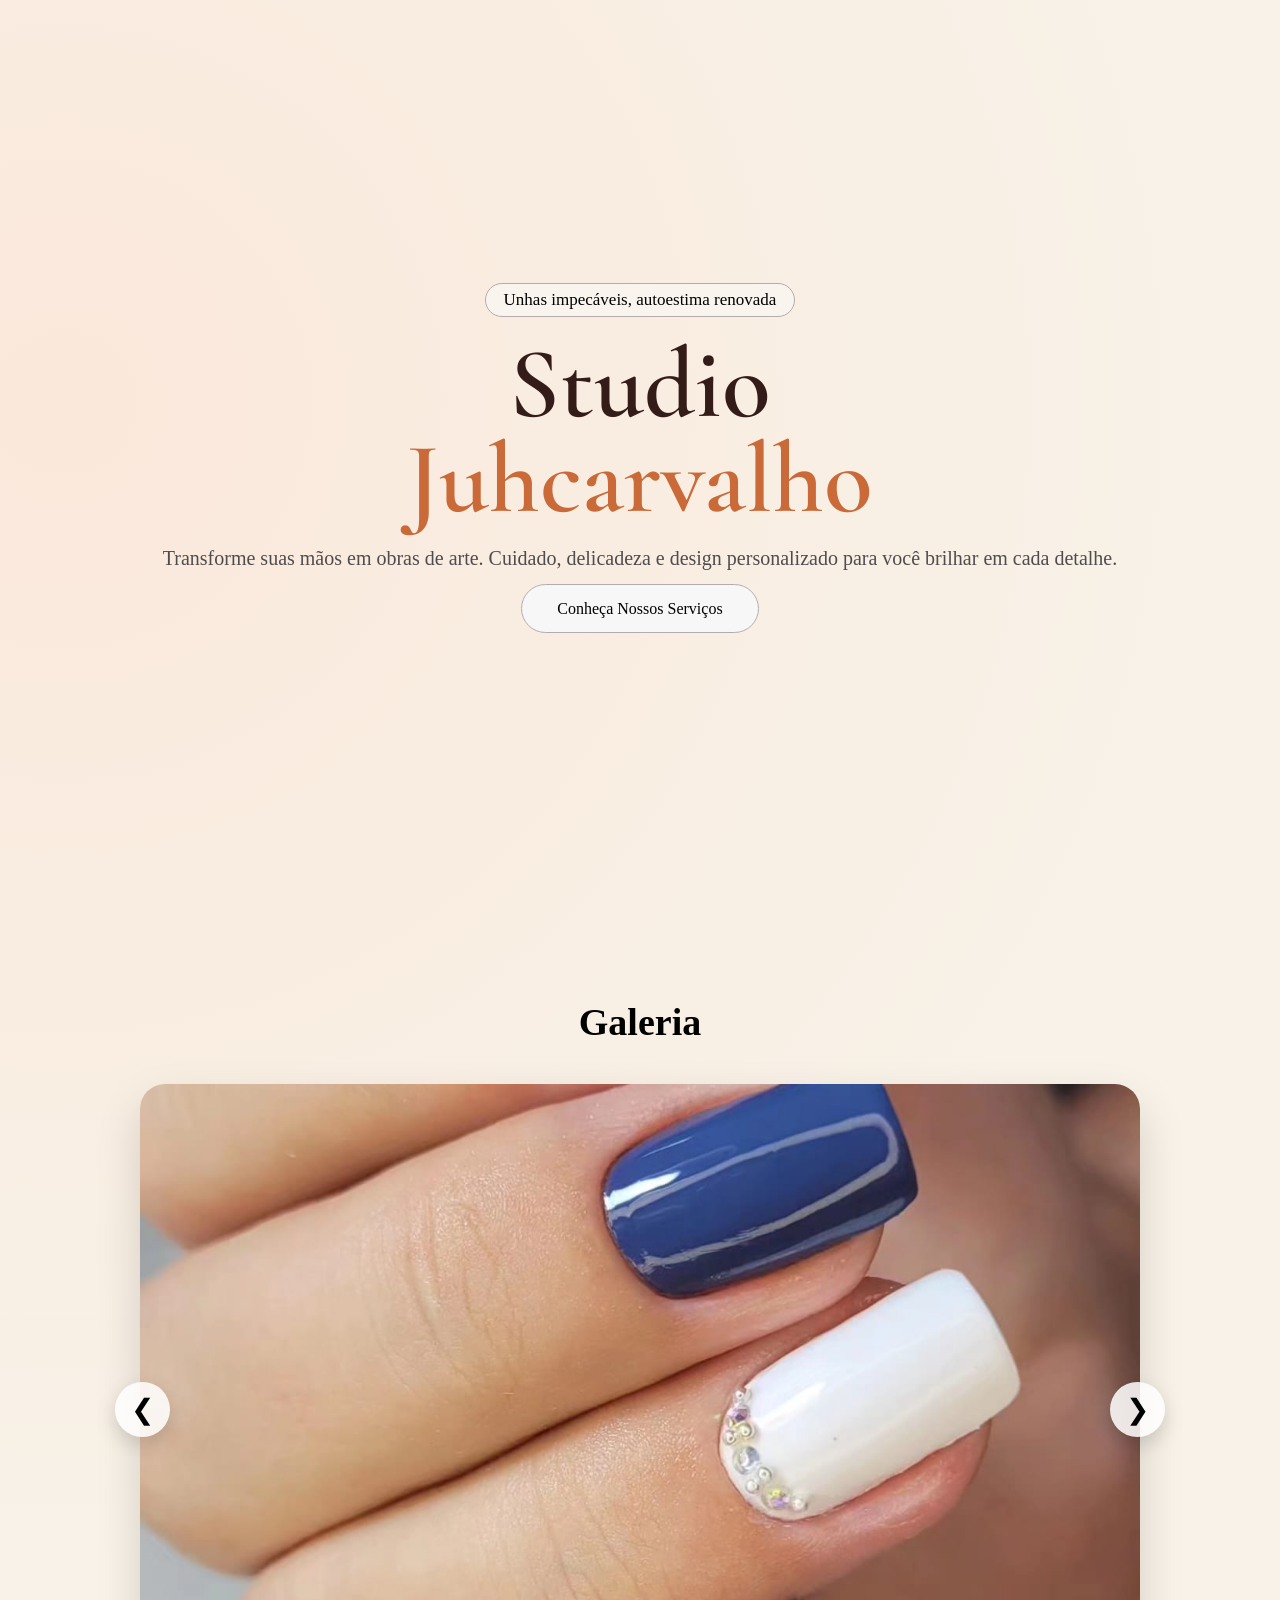
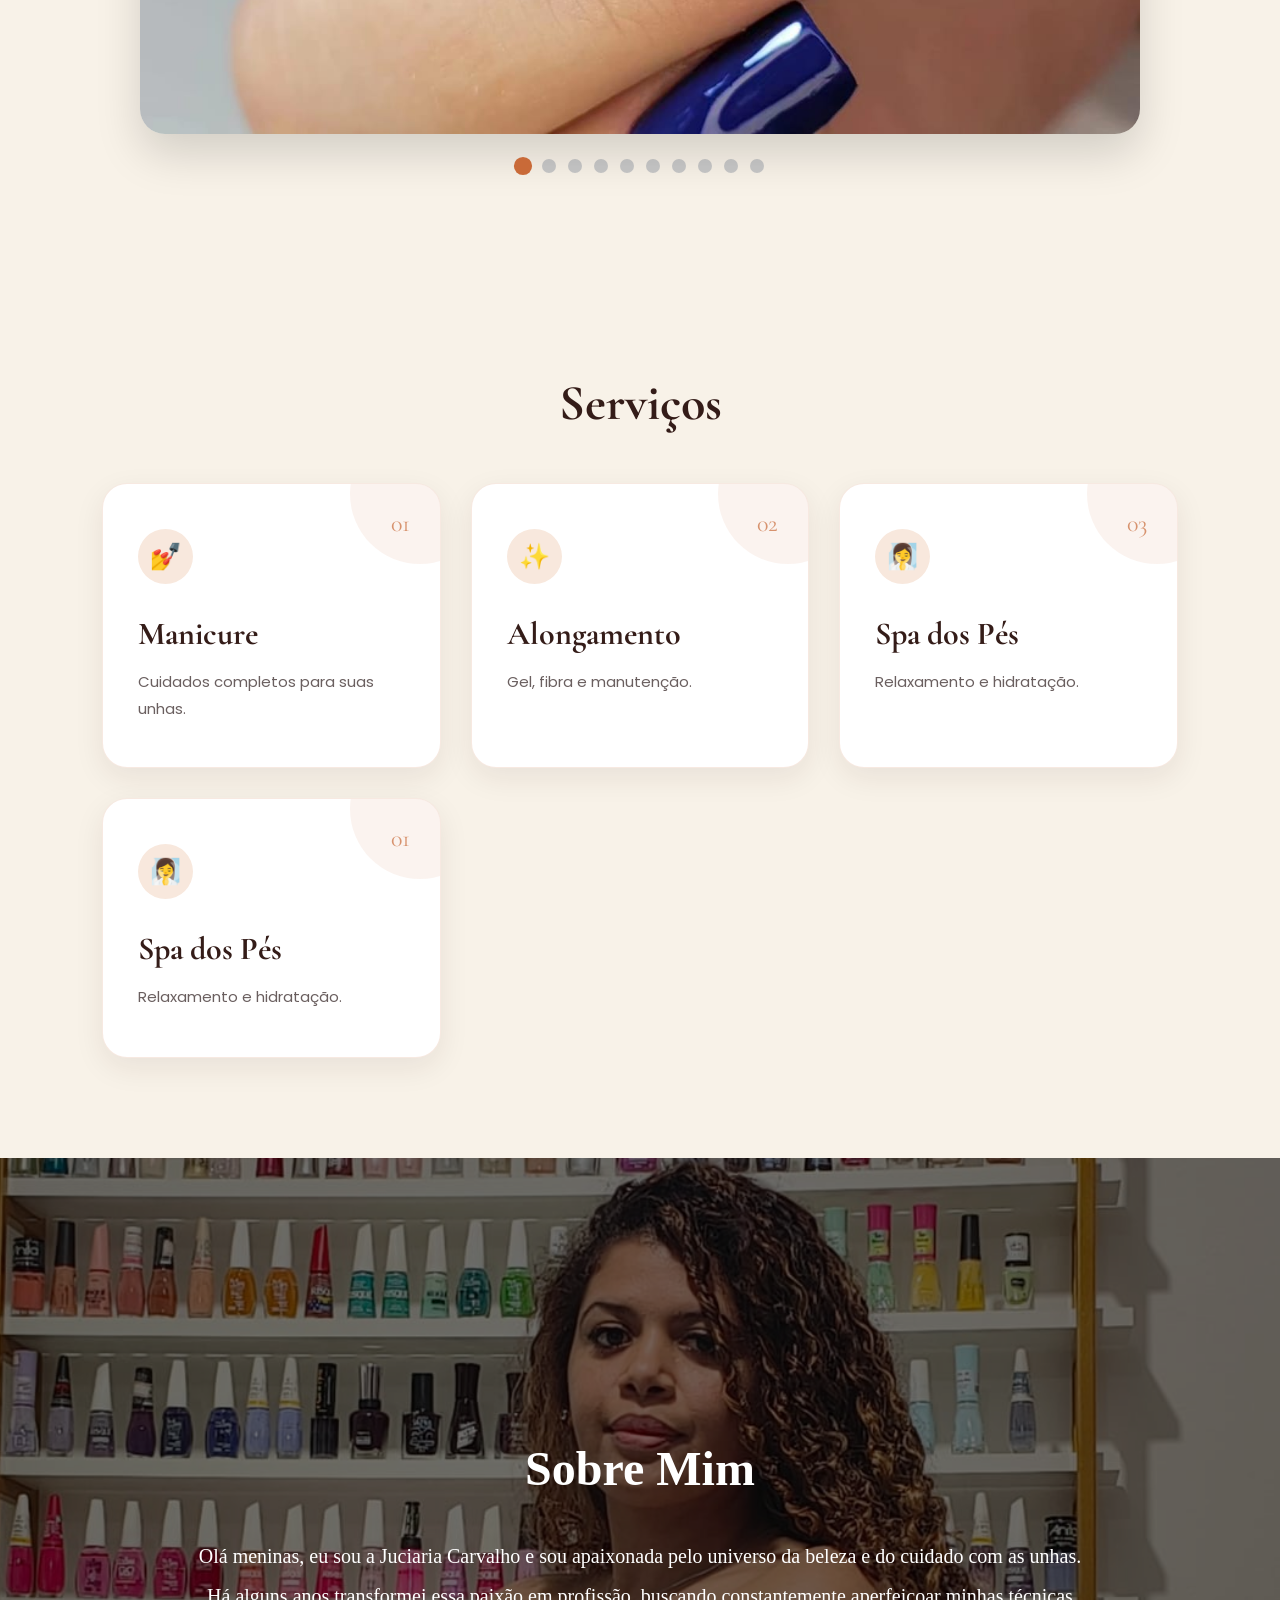
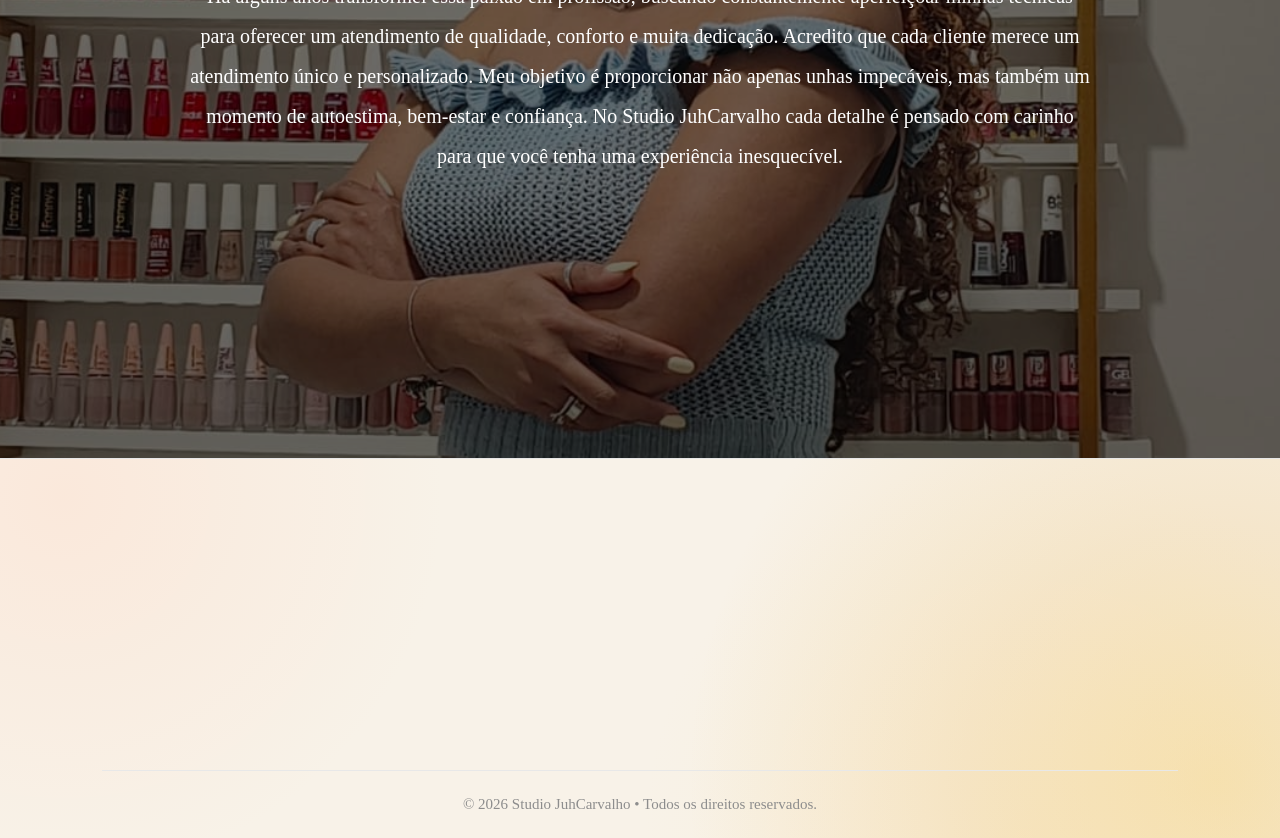
==== commit 2f901c1a: "Personalizacao" ====
--- a/esmaltaria.html
+++ b/esmaltaria.html
@@ -111,35 +111,64 @@
 
         <div class="cards">
 
-            <div class="card">
-
-                <h3>Manicure</h3>
-
-                <p>
-                    Cuidados completos para suas unhas.
-                </p>
-
-            </div>
-
-            <div class="card">
-
-                <h3>Alongamento</h3>
-
-                <p>
-                    Gel, fibra e manutenção.
-                </p>
-
-            </div>
-
-            <div class="card">
-
-                <h3>Spa dos Pés</h3>
-
-                <p>
-                    Relaxamento e hidratação.
-                </p>
-
-            </div>
+           <div class="card">
+
+    <div class="icone-servico">
+        💅
+    </div>
+
+    <h3>Manicure</h3>
+
+    <p>
+        Cuidados completos para suas unhas.
+    </p>
+
+</div>
+
+
+<div class="card">
+
+    <div class="icone-servico">
+        ✨
+    </div>
+
+    <h3>Alongamento</h3>
+
+    <p>
+        Gel, fibra e manutenção.
+    </p>
+
+</div>
+
+
+<div class="card">
+
+    <div class="icone-servico">
+        🧖‍♀️
+    </div>
+
+    <h3>Spa dos Pés</h3>
+
+    <p>
+        Relaxamento e hidratação.
+    </p>
+
+</div>
+
+
+<div class="card">
+
+    <div class="icone-servico">
+        🧖‍♀️
+    </div>
+
+    <h3>Spa dos Pés</h3>
+
+    <p>
+        Relaxamento e hidratação.
+    </p>
+
+</div>
 
         </div>
 
--- a/esmalteria.css
+++ b/esmalteria.css
@@ -720,4 +720,260 @@
 .span_rod{
     display: flex;
     justify-content: center;
-}+}
+
+/* ==========================================
+   ANIMAÇÃO AO APARECER
+========================================== */
+
+.animar {
+    opacity: 0;
+    transform: translateY(40px);
+    transition:
+        opacity 0.9s ease,
+        transform 0.9s ease;
+}
+
+.animar.aparecer {
+    opacity: 1;
+    transform: translateY(0);
+}
+
+/* Quando o JavaScript adicionar essa classe */
+
+.aparecer {
+    opacity: 1;
+    transform: translateY(0);
+}
+
+
+/* ==========================================
+   HOVER DOS CARDS
+========================================== */
+
+.card {
+    transition:
+        transform 0.35s ease,
+        box-shadow 0.35s ease;
+}
+
+
+.card:hover {
+    transform: translateY(-10px) scale(1.02);
+
+    box-shadow:
+        0 15px 35px rgba(0, 0, 0, 0.15);
+}
+
+
+/* ==========================================
+   HOVER DAS FOTOS
+========================================== */
+
+.carousel-track img {
+    transition:
+        transform 0.5s ease,
+        filter 0.5s ease;
+}
+
+.carousel-track img:hover {
+    transform: scale(1.02);
+}
+
+/* ==============================
+   SERVIÇOS
+============================== */
+
+#servicos {
+    background: #f8f2e8;
+}
+
+#servicos h2 {
+    font-family: "Cormorant Garamond", serif;
+    font-size: 50px;
+    color: #341C18;
+    margin-bottom: 50px;
+}
+
+
+/* ÁREA DOS CARDS */
+
+.cards {
+    display: grid;
+    grid-template-columns: repeat(3, 1fr);
+    gap: 30px;
+    max-width: 1200px;
+    margin: auto;
+}
+
+
+/* CARD */
+
+.card {
+    position: relative;
+
+    padding: 45px 35px;
+
+    min-height: 260px;
+
+    background: #fff;
+
+    border-radius: 25px;
+
+    border: 1px solid rgba(201, 106, 56, 0.15);
+
+    box-shadow:
+        0 10px 30px rgba(52, 28, 24, 0.08);
+
+    overflow: hidden;
+
+    transition:
+        transform 0.4s ease,
+        box-shadow 0.4s ease,
+        background 0.4s ease;
+}
+
+
+/* CÍRCULO DECORATIVO */
+
+.card::before {
+    content: "";
+
+    position: absolute;
+
+    width: 140px;
+    height: 140px;
+
+    border-radius: 50%;
+
+    background: rgba(201, 106, 56, 0.08);
+
+    top: -60px;
+    right: -50px;
+
+    transition: 0.4s ease;
+}
+
+
+/* NÚMERO */
+
+.card::after {
+    content: "01";
+
+    position: absolute;
+
+    top: 25px;
+    right: 30px;
+
+    font-family: "Cormorant Garamond", serif;
+
+    font-size: 24px;
+
+    color: #C96A38;
+
+    opacity: 0.7;
+}
+
+
+/* SEGUNDO CARD */
+
+.card:nth-child(2)::after {
+    content: "02";
+}
+
+
+/* TERCEIRO CARD */
+
+.card:nth-child(3)::after {
+    content: "03";
+}
+
+
+/* TÍTULO */
+
+.card h3 {
+    position: relative;
+
+    font-family: "Cormorant Garamond", serif;
+
+    font-size: 32px;
+
+    color: #341C18;
+
+    margin-top: 30px;
+
+    margin-bottom: 15px;
+}
+
+
+/* TEXTO */
+
+.card p {
+    position: relative;
+
+    font-family: "Poppins", sans-serif;
+
+    font-size: 15px;
+
+    line-height: 1.8;
+
+    color: #6a5f5f;
+
+    max-width: 250px;
+}
+
+
+/* HOVER */
+
+.card:hover {
+    transform: translateY(-12px);
+
+    background: #fffaf5;
+
+    box-shadow:
+        0 20px 45px rgba(52, 28, 24, 0.15);
+}
+
+
+/* CÍRCULO CRESCE NO HOVER */
+
+.card:hover::before {
+    transform: scale(1.5);
+}
+
+
+/* RESPONSIVO */
+
+@media (max-width: 800px) {
+
+    .cards {
+        grid-template-columns: 1fr;
+    }
+
+}
+
+.icone-servico {
+    position: relative;
+
+    width: 55px;
+    height: 55px;
+
+    display: flex;
+    align-items: center;
+    justify-content: center;
+
+    background: #f8e8dd;
+
+    border-radius: 50%;
+
+    font-size: 25px;
+
+    transition: 0.4s ease;
+}
+
+.card:hover .icone-servico {
+    transform: rotate(8deg) scale(1.1);
+}
+
+
+
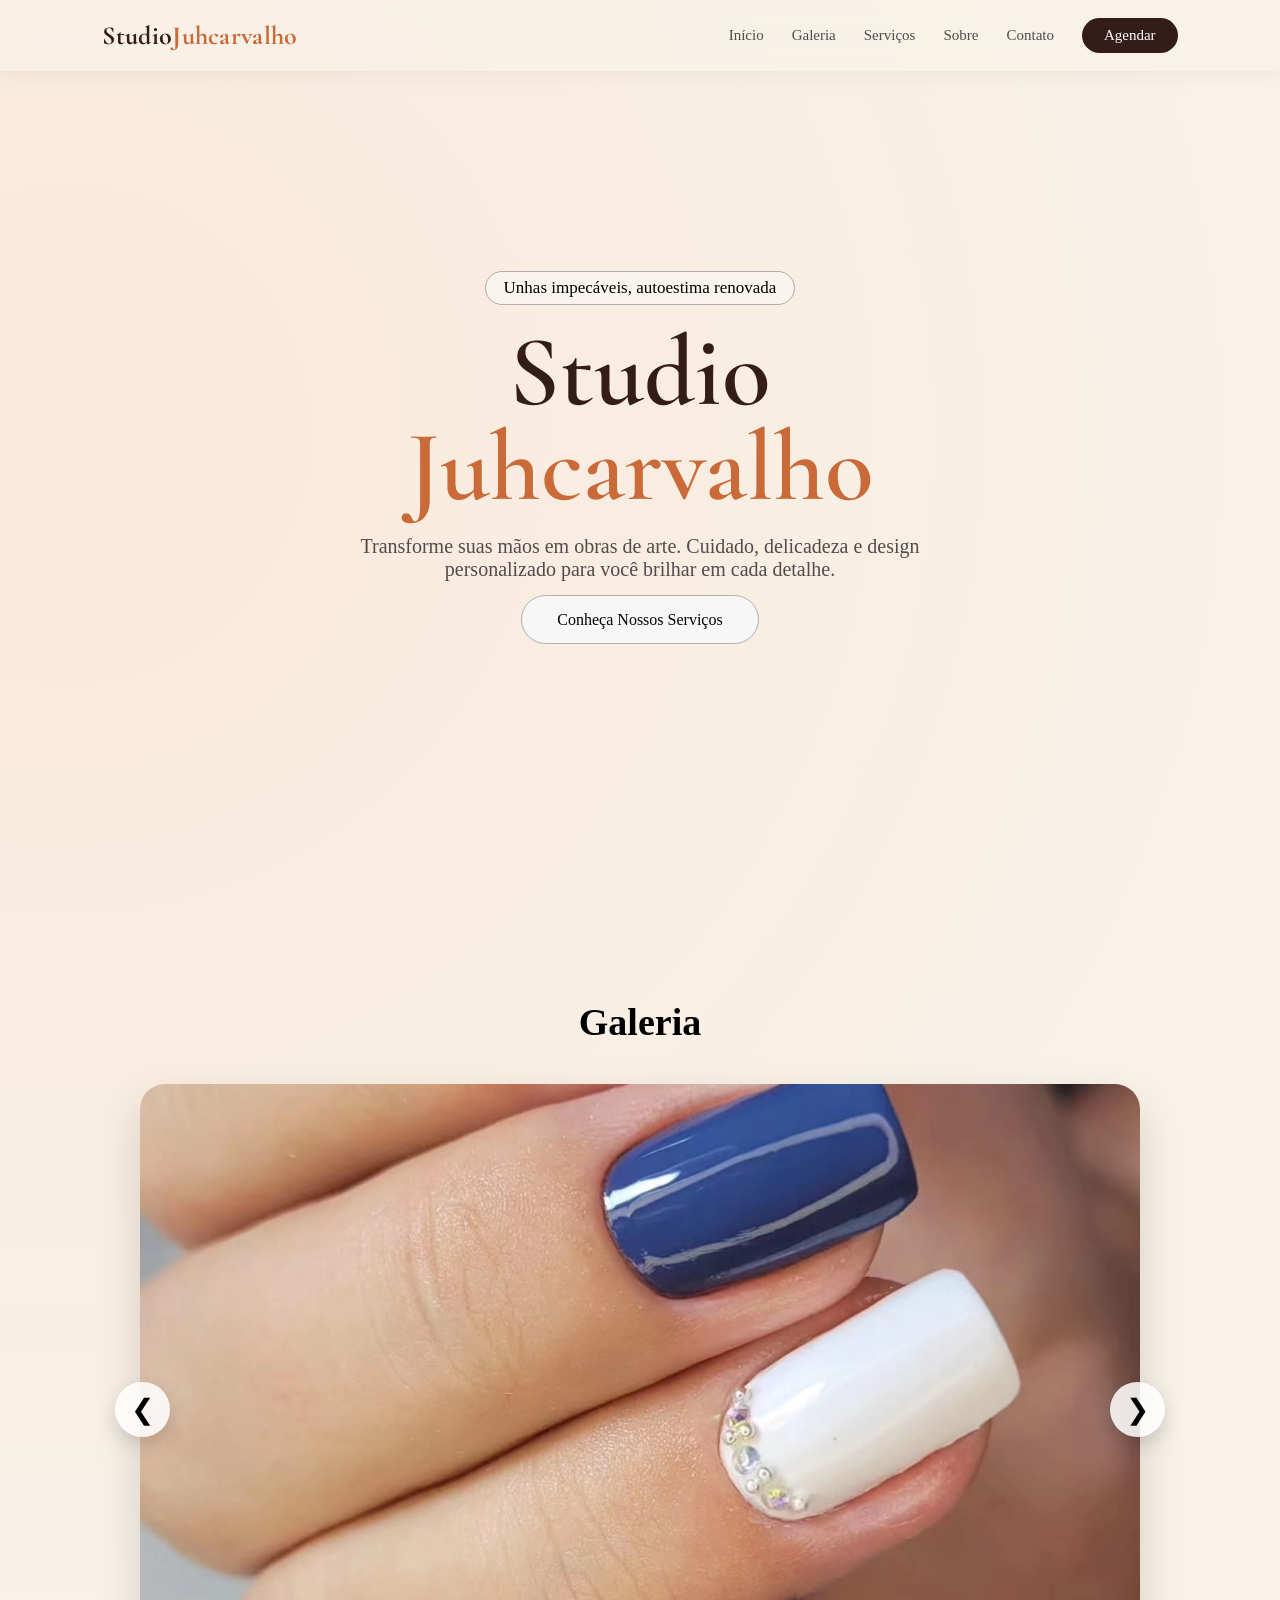
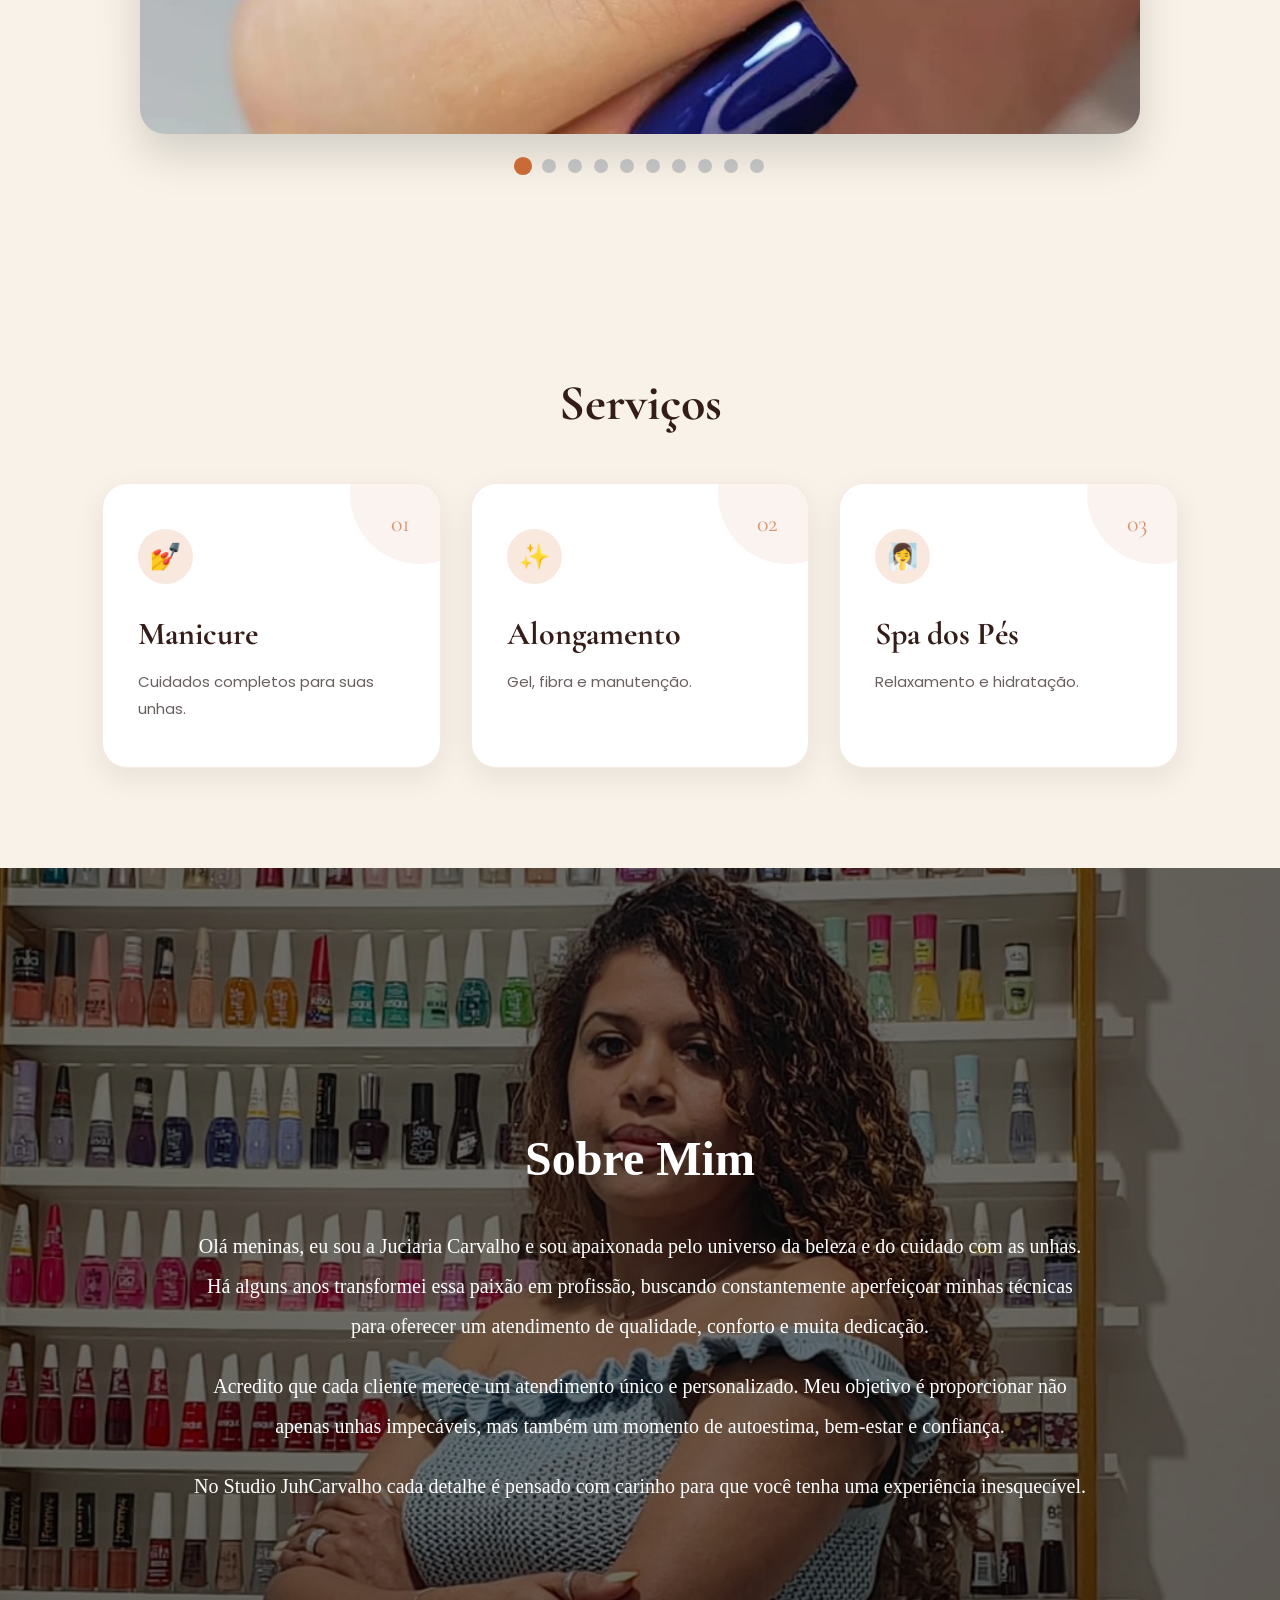
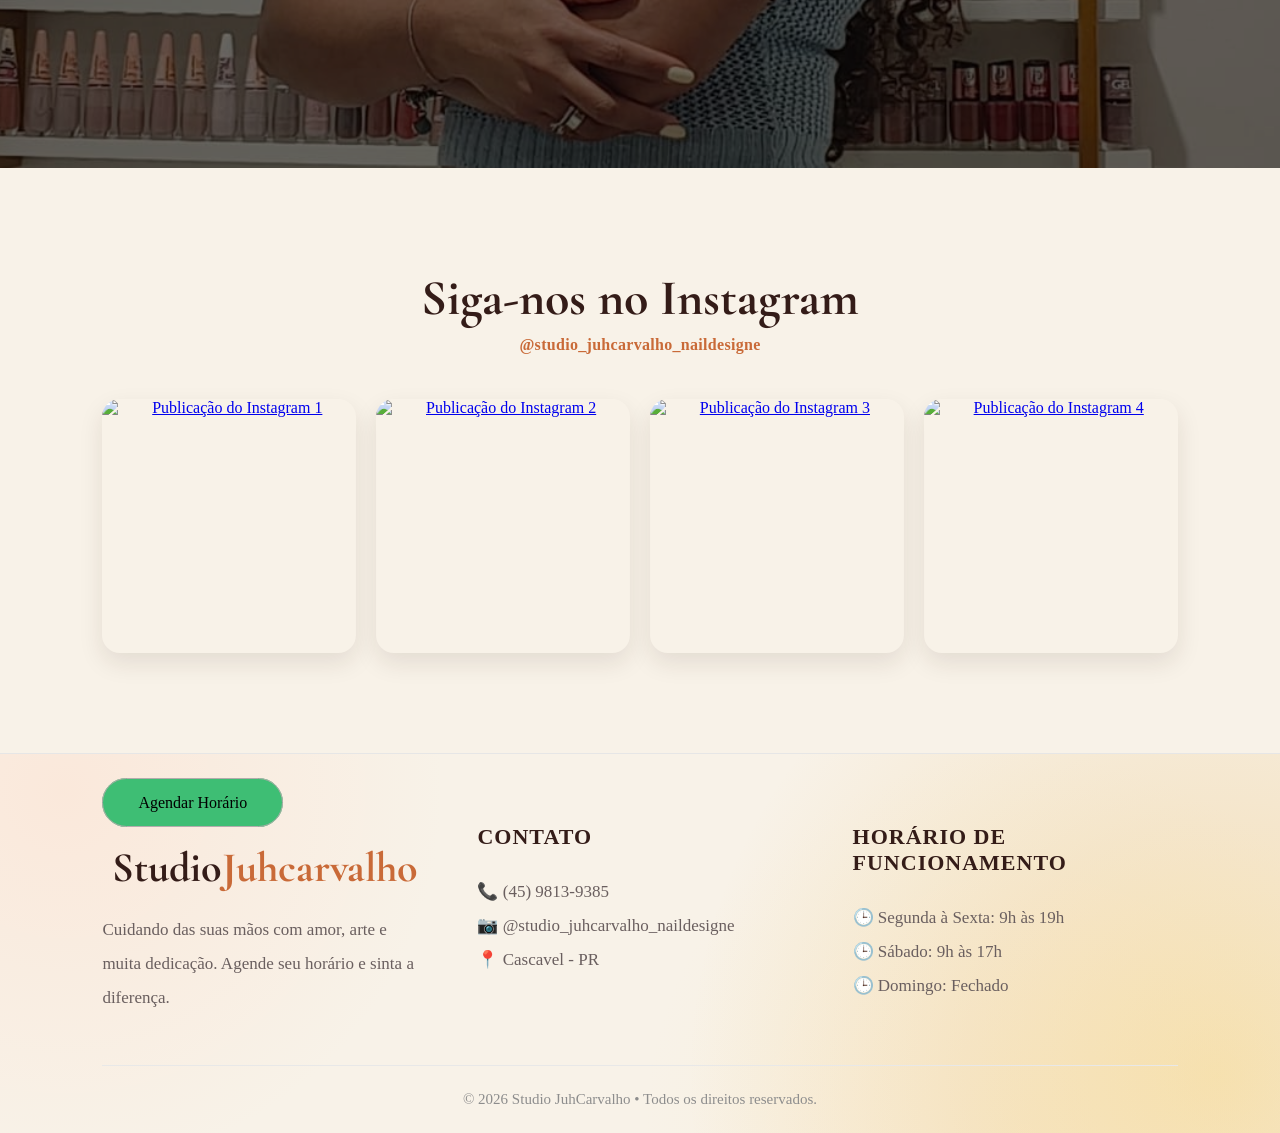
==== commit 28ec5368: "header" ====
--- a/esmaltaria.html
+++ b/esmaltaria.html
@@ -20,6 +20,31 @@
 
 <body>
 
+    <!-- CABEÇALHO -->
+
+    <header>
+
+        <a href="#inicio" class="logo">Studio<span>Juhcarvalho</span></a>
+
+        <nav id="nav-menu">
+            <a href="#inicio">Início</a>
+            <a href="#galeria">Galeria</a>
+            <a href="#servicos">Serviços</a>
+            <a href="#sobre">Sobre</a>
+            <a href="#contato">Contato</a>
+            <a href="https://wa.me/5545998139385" target="_blank" rel="noopener noreferrer" class="nav-agendar">Agendar</a>
+        </nav>
+
+        <button class="menu-toggle" id="menu-toggle" aria-label="Abrir menu" aria-expanded="false">
+            <span></span>
+            <span></span>
+            <span></span>
+        </button>
+
+    </header>
+
+    <div class="nav-overlay" id="nav-overlay"></div>
+
     <section class="hero" id="inicio">
 
         <div class="subtitulo">
@@ -155,21 +180,6 @@
 
 </div>
 
-
-<div class="card">
-
-    <div class="icone-servico">
-        🧖‍♀️
-    </div>
-
-    <h3>Spa dos Pés</h3>
-
-    <p>
-        Relaxamento e hidratação.
-    </p>
-
-</div>
-
         </div>
 
     </section>
@@ -186,9 +196,13 @@
 
             <p>
                 Olá meninas, eu sou a Juciaria Carvalho e sou apaixonada pelo universo da beleza e do cuidado com as unhas. Há alguns anos transformei essa paixão em profissão, buscando constantemente aperfeiçoar minhas técnicas para oferecer um atendimento de qualidade, conforto e muita dedicação.
-
+            </p>
+
+            <p>
                 Acredito que cada cliente merece um atendimento único e personalizado. Meu objetivo é proporcionar não apenas unhas impecáveis, mas também um momento de autoestima, bem-estar e confiança.
-
+            </p>
+
+            <p>
                 No Studio JuhCarvalho cada detalhe é pensado com carinho para que você tenha uma experiência inesquecível.
             </p>
 
@@ -198,9 +212,83 @@
 
 </section>
 
+    <!-- INSTAGRAM -->
+
+    <section id="instagram">
+
+        <h2>Siga-nos no Instagram</h2>
+
+        <p class="instagram-sub">@studio_juhcarvalho_naildesigne</p>
+
+        <div class="insta-grid">
+
+            <a href="https://instagram.com/studio_juhcarvalho_naildesigne" target="_blank" rel="noopener noreferrer" class="insta-item">
+
+                <img src="img/insta1.jpeg" alt="Publicação do Instagram 1">
+
+                <div class="insta-overlay">
+                    <svg class="insta-icon" viewBox="0 0 24 24" fill="none" xmlns="http://www.w3.org/2000/svg">
+                        <rect x="2" y="2" width="20" height="20" rx="6" stroke="white" stroke-width="1.8" />
+                        <circle cx="12" cy="12" r="5" stroke="white" stroke-width="1.8" />
+                        <circle cx="17.5" cy="6.5" r="1.2" fill="white" />
+                    </svg>
+                    <span>Seguir</span>
+                </div>
+
+            </a>
+
+            <a href="https://instagram.com/studio_juhcarvalho_naildesigne" target="_blank" rel="noopener noreferrer" class="insta-item">
+
+                <img src="img/insta2.jpeg" alt="Publicação do Instagram 2">
+
+                <div class="insta-overlay">
+                    <svg class="insta-icon" viewBox="0 0 24 24" fill="none" xmlns="http://www.w3.org/2000/svg">
+                        <rect x="2" y="2" width="20" height="20" rx="6" stroke="white" stroke-width="1.8" />
+                        <circle cx="12" cy="12" r="5" stroke="white" stroke-width="1.8" />
+                        <circle cx="17.5" cy="6.5" r="1.2" fill="white" />
+                    </svg>
+                    <span>Seguir</span>
+                </div>
+
+            </a>
+
+            <a href="https://instagram.com/studio_juhcarvalho_naildesigne" target="_blank" rel="noopener noreferrer" class="insta-item">
+
+                <img src="img/insta3.jpeg" alt="Publicação do Instagram 3">
+
+                <div class="insta-overlay">
+                    <svg class="insta-icon" viewBox="0 0 24 24" fill="none" xmlns="http://www.w3.org/2000/svg">
+                        <rect x="2" y="2" width="20" height="20" rx="6" stroke="white" stroke-width="1.8" />
+                        <circle cx="12" cy="12" r="5" stroke="white" stroke-width="1.8" />
+                        <circle cx="17.5" cy="6.5" r="1.2" fill="white" />
+                    </svg>
+                    <span>Seguir</span>
+                </div>
+
+            </a>
+
+            <a href="https://instagram.com/studio_juhcarvalho_naildesigne" target="_blank" rel="noopener noreferrer" class="insta-item">
+
+                <img src="img/insta4.jpeg" alt="Publicação do Instagram 4">
+
+                <div class="insta-overlay">
+                    <svg class="insta-icon" viewBox="0 0 24 24" fill="none" xmlns="http://www.w3.org/2000/svg">
+                        <rect x="2" y="2" width="20" height="20" rx="6" stroke="white" stroke-width="1.8" />
+                        <circle cx="12" cy="12" r="5" stroke="white" stroke-width="1.8" />
+                        <circle cx="17.5" cy="6.5" r="1.2" fill="white" />
+                    </svg>
+                    <span>Seguir</span>
+                </div>
+
+            </a>
+
+        </div>
+
+    </section>
+
     <!-- CONTATO -->
 
-    <footer class="footer">
+    <footer class="footer" id="contato">
  
     <div class="footer-container">
         
@@ -208,7 +296,7 @@
         <div class="footer-col">
 
             
-        <a href="https://wa.me/5545998139385" class="btn_agenda">
+        <a href="https://wa.me/5545998139385" class="btn_agenda" target="_blank" rel="noopener noreferrer">
             Agendar Horário
 </a>
             <h2 class="span_rod">
--- a/esmalteria.css
+++ b/esmalteria.css
@@ -6,6 +6,25 @@
 
 html {
     scroll-behavior: smooth;
+}
+
+html,
+body {
+    overflow-x: hidden;
+    width: 100%;
+}
+
+/* Respeita usuários que preferem menos animação */
+@media (prefers-reduced-motion: reduce) {
+
+    *,
+    *::before,
+    *::after {
+        animation-duration: .01ms !important;
+        animation-iteration-count: 1 !important;
+        transition-duration: .01ms !important;
+        scroll-behavior: auto !important;
+    }
 }
 
 body {
@@ -42,52 +61,213 @@
 
 }
 
+/* Foco visível para navegação por teclado */
+a:focus-visible,
+button:focus-visible {
+    outline: 2px solid #C96A38;
+    outline-offset: 3px;
+    border-radius: 4px;
+}
+
+/*==================================================
+                    CABEÇALHO
+==================================================*/
+
 header {
 
     position: fixed;
     top: 0;
+    left: 0;
     width: 100%;
-    padding: 20px 8%;
+    padding: 18px 8%;
+    z-index: 1000;
 
     display: flex;
     justify-content: space-between;
     align-items: center;
 
-    background: rgb(255, 255, 255);
-
-    box-shadow: 0 3px 12px rgba(0, 0, 0, .08);
-
+    background: rgba(248, 242, 232, .7);
+    backdrop-filter: blur(12px);
+    -webkit-backdrop-filter: blur(12px);
+    box-shadow: 0 3px 20px rgba(52, 28, 24, .05);
+
+    transition: background .35s ease, box-shadow .35s ease, padding .35s ease;
+
+}
+
+header.scrolled {
+    padding: 12px 8%;
+    background: rgba(248, 242, 232, .92);
+    box-shadow: 0 3px 20px rgba(52, 28, 24, .09);
 }
 
 .logo {
 
-    font-size: 24px;
+    font-family: "Cormorant Garamond", serif;
+    font-size: 26px;
     font-weight: 700;
-
-    color: #c2185b;
-
+    text-decoration: none;
+    letter-spacing: .3px;
+
+    color: #341C18;
+
+}
+
+.logo span {
+    color: #C96A38;
 }
 
 nav {
 
     display: flex;
-    gap: 25px;
+    align-items: center;
+    gap: 28px;
 
 }
 
 nav a {
 
     text-decoration: none;
-    color: #555;
+    color: #504c4e;
     font-weight: 500;
+    font-size: 15px;
+    position: relative;
 
     transition: .3s;
 
 }
 
+nav a::after {
+    content: "";
+    position: absolute;
+    left: 0;
+    bottom: -5px;
+    width: 0;
+    height: 2px;
+    background: #C96A38;
+    transition: width .3s ease;
+}
+
 nav a:hover {
 
-    color: #c2185b;
+    color: #341C18;
+
+}
+
+nav a:hover::after {
+    width: 100%;
+}
+
+nav a.nav-agendar {
+    background: #341C18;
+    color: #fff;
+    padding: 9px 22px;
+    border-radius: 20px;
+    transition: background .3s ease, transform .3s ease;
+}
+
+nav a.nav-agendar::after {
+    display: none;
+}
+
+nav a.nav-agendar:hover {
+    background: #C96A38;
+    color: #fff;
+    transform: translateY(-2px);
+}
+
+/* Botão hambúrguer (some no desktop) */
+
+.menu-toggle {
+    display: none;
+    flex-direction: column;
+    justify-content: space-between;
+    width: 26px;
+    height: 18px;
+    background: transparent;
+    border: none;
+    padding: 0;
+    cursor: pointer;
+    z-index: 1020;
+}
+
+.menu-toggle span {
+    display: block;
+    height: 2px;
+    width: 100%;
+    background: #341C18;
+    border-radius: 2px;
+    transition: transform .3s ease, opacity .3s ease;
+}
+
+.menu-toggle.active span:nth-child(1) {
+    transform: translateY(8px) rotate(45deg);
+}
+
+.menu-toggle.active span:nth-child(2) {
+    opacity: 0;
+}
+
+.menu-toggle.active span:nth-child(3) {
+    transform: translateY(-8px) rotate(-45deg);
+}
+
+/* Camada escura atrás do menu mobile aberto */
+
+.nav-overlay {
+    display: none;
+    position: fixed;
+    inset: 0;
+    background: rgba(20, 12, 10, .45);
+    z-index: 998;
+    opacity: 0;
+    transition: opacity .3s ease;
+}
+
+/*==========================
+    RESPONSIVO - CABEÇALHO
+==========================*/
+
+@media (max-width: 1024px) {
+
+    .menu-toggle {
+        display: flex;
+    }
+
+    nav {
+        position: fixed;
+        top: 0;
+        right: -100%;
+        height: 100vh;
+        width: min(78%, 320px);
+        background: #f8f2e8;
+        flex-direction: column;
+        align-items: flex-start;
+        justify-content: center;
+        gap: 30px;
+        padding: 40px;
+        box-shadow: -12px 0 35px rgba(0, 0, 0, .12);
+        z-index: 1010;
+
+        transition: right .4s ease;
+    }
+
+    nav.active {
+        right: 0;
+    }
+
+    nav a {
+        font-size: 18px;
+    }
+
+    nav a.nav-agendar {
+        margin-top: 10px;
+    }
+
+    .nav-overlay.active {
+        display: block;
+        opacity: 1;
+    }
 
 }
 
@@ -116,12 +296,12 @@
 
 .escuro {
     color: #341C18;
-    font-size: 100px;
+    font-size: clamp(42px, 10vw, 100px);
 }
 
 .laranja {
     color: #C96A38;
-    font-size: 100px;
+    font-size: clamp(42px, 10vw, 100px);
 }
 
 /* #background:
@@ -151,6 +331,8 @@
     font-size: 20px;
 
     margin-bottom: 30px;
+
+    max-width: 600px;
 
 }
 
@@ -188,24 +370,24 @@
 
 }
 
+/* Compensa a altura do cabeçalho fixo ao navegar pelas âncoras do menu */
+#inicio,
+#galeria,
+#servicos,
+#sobre,
+#instagram,
+#contato {
+    scroll-margin-top: 90px;
+}
+
 h2 {
 
-    font-size: 38px;
+    font-size: clamp(28px, 5vw, 38px);
     margin-bottom: 40px;
     text-align: center;
 
 }
 
-.cards {
-
-    display: grid;
-
-    grid-template-columns: repeat(auto-fit, minmax(250px, 1fr));
-
-    gap: 30px;
-
-}
-
 .card {
 
     padding: 30px;
@@ -223,18 +405,6 @@
 .card:hover {
 
     transform: translateY(-8px);
-
-}
-
-footer {
-
-    padding: 40px;
-
-    text-align: center;
-
-    background: #111;
-
-    color: white;
 
 }
 
@@ -578,7 +748,7 @@
 
 .sobre-conteudo h2 {
 
-    font-size: 48px;
+    font-size: clamp(30px, 7vw, 48px);
 
     margin-bottom: 40px;
 
@@ -592,6 +762,31 @@
     line-height: 2;
 
     font-weight: 300;
+
+    margin-bottom: 20px;
+}
+
+.sobre-conteudo p:last-child {
+    margin-bottom: 0;
+}
+
+@media (max-width: 900px) {
+
+    /* background-attachment:fixed pode travar/gerar comportamento
+       inconsistente em telas de toque, então desativamos no mobile */
+    #sobre {
+        background-attachment: scroll;
+    }
+
+}
+
+@media (max-width: 700px) {
+
+    .sobre-conteudo p {
+        font-size: 16px;
+        line-height: 1.8;
+    }
+
 }
 
 
@@ -644,7 +839,7 @@
 
     font-family: "Cormorant Garamond", serif;
 
-    font-size: 42px;
+    font-size: clamp(30px, 6vw, 42px);
 
     margin-bottom: 20px;
 
@@ -790,7 +985,7 @@
 
 #servicos h2 {
     font-family: "Cormorant Garamond", serif;
-    font-size: 50px;
+    font-size: clamp(32px, 6vw, 50px);
     color: #341C18;
     margin-bottom: 50px;
 }
@@ -944,10 +1139,17 @@
 
 /* RESPONSIVO */
 
-@media (max-width: 800px) {
+@media (max-width: 1024px) {
 
     .cards {
         grid-template-columns: 1fr;
+        gap: 24px;
+    }
+
+    .card {
+        max-width: 480px;
+        width: 100%;
+        margin: 0 auto;
     }
 
 }
@@ -976,4 +1178,140 @@
 }
 
 
-
+/* ==============================
+   INSTAGRAM
+============================== */
+
+#instagram {
+    background: #f8f2e8;
+    text-align: center;
+}
+
+#instagram h2 {
+    font-family: "Cormorant Garamond", serif;
+    font-size: clamp(32px, 6vw, 50px);
+    color: #341C18;
+    margin-bottom: 8px;
+}
+
+.instagram-sub {
+    color: #C96A38;
+    font-weight: 600;
+    font-size: 16px;
+    letter-spacing: .3px;
+    margin-bottom: 45px;
+}
+
+.insta-grid {
+    display: grid;
+    grid-template-columns: repeat(4, 1fr);
+    gap: 20px;
+    max-width: 1200px;
+    margin: 0 auto;
+}
+
+.insta-item {
+    position: relative;
+    display: block;
+    aspect-ratio: 1 / 1;
+    overflow: hidden;
+    border-radius: 18px;
+    box-shadow: 0 10px 25px rgba(52, 28, 24, .1);
+}
+
+.insta-item img {
+    width: 100%;
+    height: 100%;
+    object-fit: cover;
+    display: block;
+    transition: transform .5s ease;
+}
+
+.insta-overlay {
+    position: absolute;
+    inset: 0;
+
+    display: flex;
+    flex-direction: column;
+    align-items: center;
+    justify-content: center;
+    gap: 8px;
+
+    background: linear-gradient(150deg, rgba(201, 106, 56, .88), rgba(52, 28, 24, .88));
+    opacity: 0;
+
+    transition: opacity .4s ease;
+}
+
+.insta-icon {
+    width: 30px;
+    height: 30px;
+}
+
+.insta-overlay span {
+    color: #fff;
+    font-weight: 600;
+    font-size: 14px;
+    letter-spacing: .5px;
+    text-transform: uppercase;
+}
+
+.insta-item:hover .insta-overlay,
+.insta-item:focus-visible .insta-overlay {
+    opacity: 1;
+}
+
+.insta-item:hover img {
+    transform: scale(1.08);
+}
+
+@media (max-width: 600px) {
+
+    .insta-grid {
+        grid-template-columns: repeat(2, 1fr);
+        gap: 14px;
+    }
+
+}
+
+
+/* ==============================
+   RESPONSIVO GERAL
+============================== */
+
+@media (max-width: 600px) {
+
+    section {
+        padding: 60px 6%;
+    }
+
+    #galeria {
+        padding: 60px 6%;
+    }
+
+    .hero {
+        height: auto;
+        min-height: 100vh;
+        padding: 110px 6% 50px;
+    }
+
+    .hero p {
+        font-size: 17px;
+        padding: 0 4px;
+    }
+
+    #servicos h2,
+    #instagram h2 {
+        margin-bottom: 30px;
+    }
+
+    .card {
+        padding: 35px 25px;
+        min-height: unset;
+    }
+
+    .card h3 {
+        font-size: 26px;
+    }
+
+}
